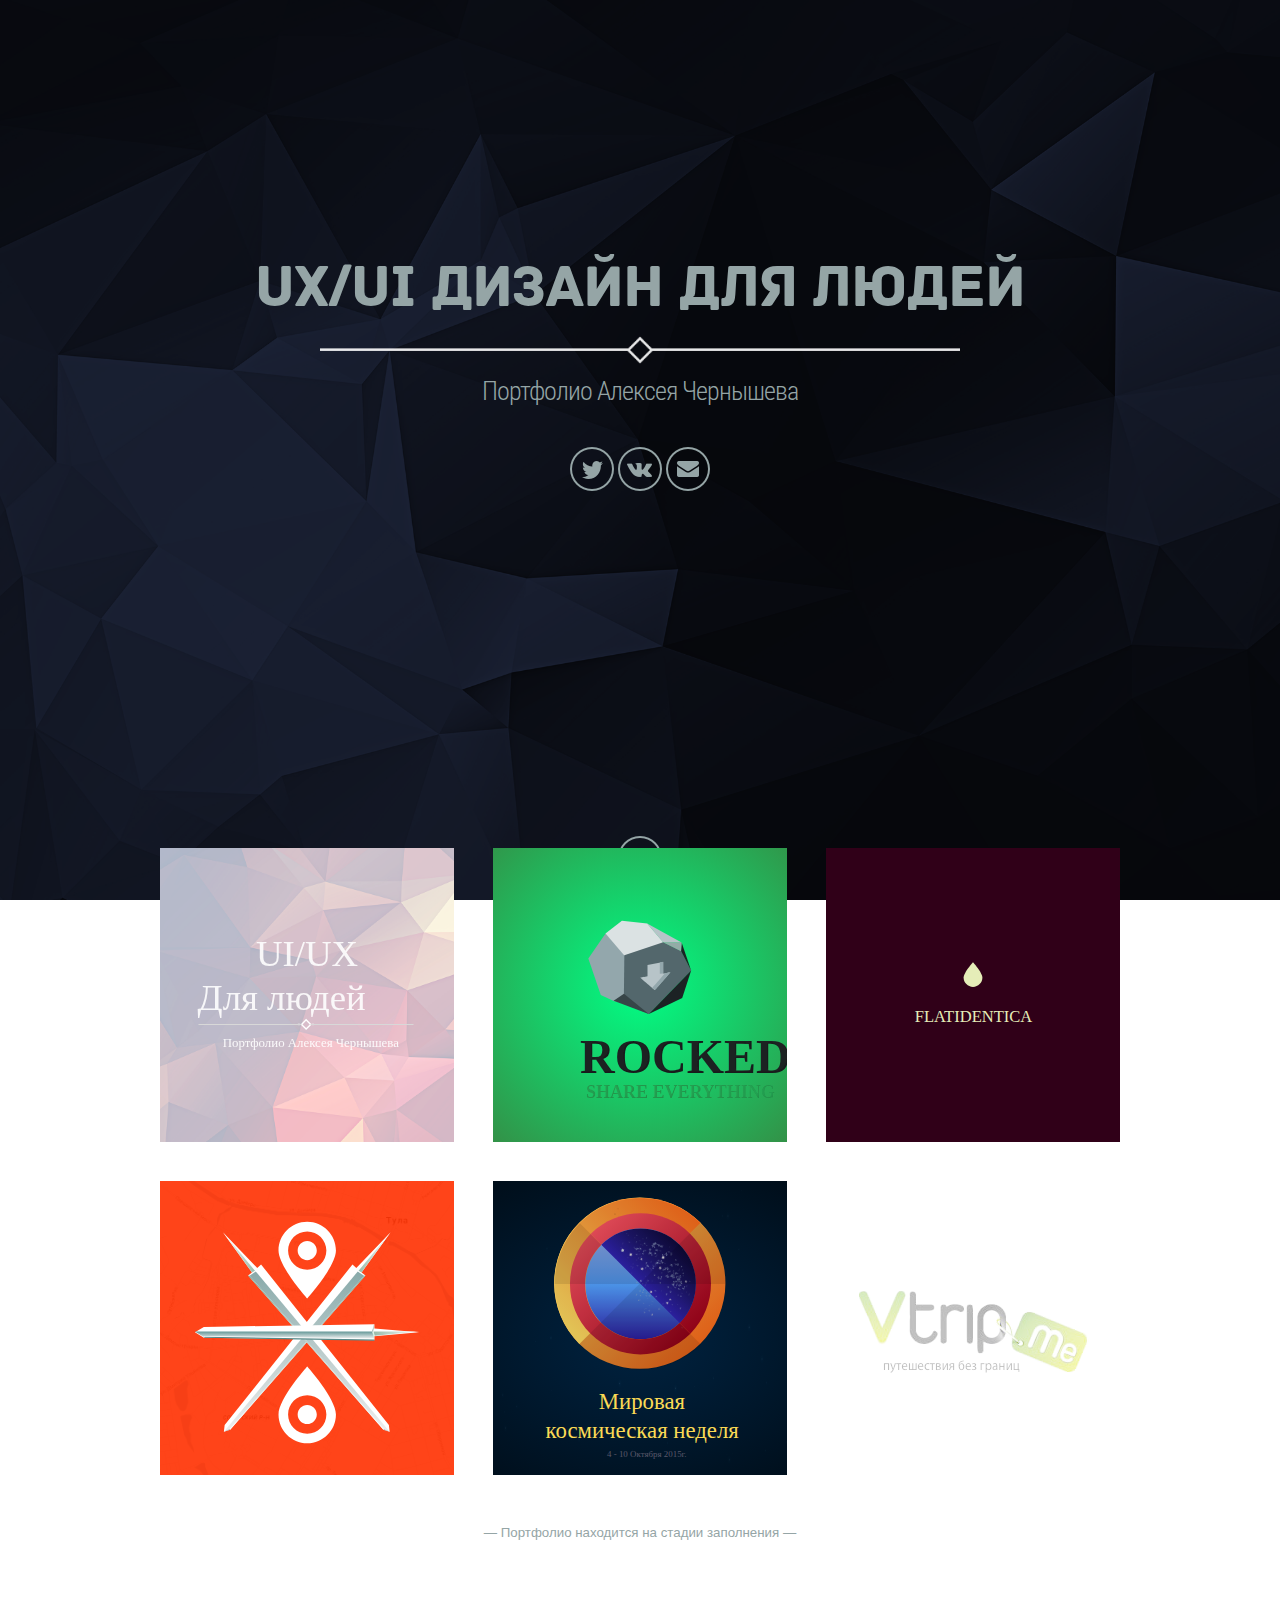
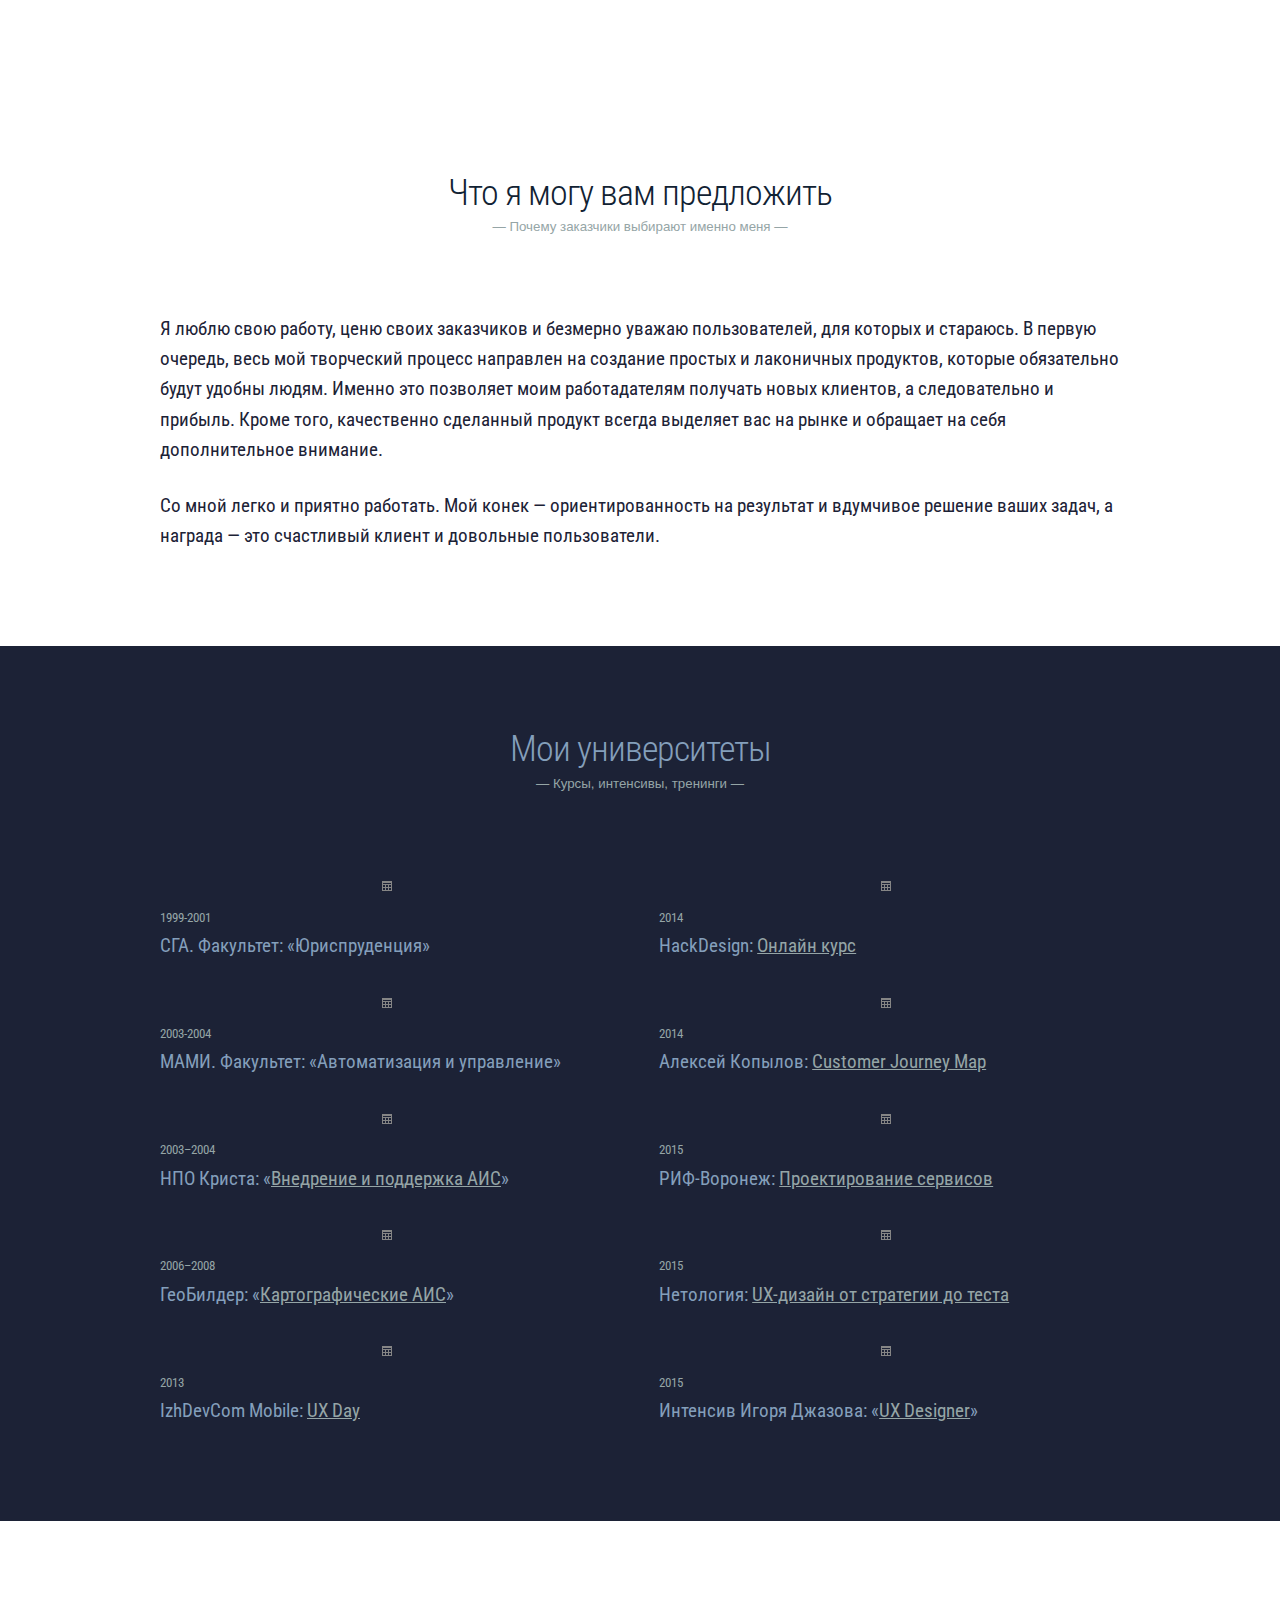
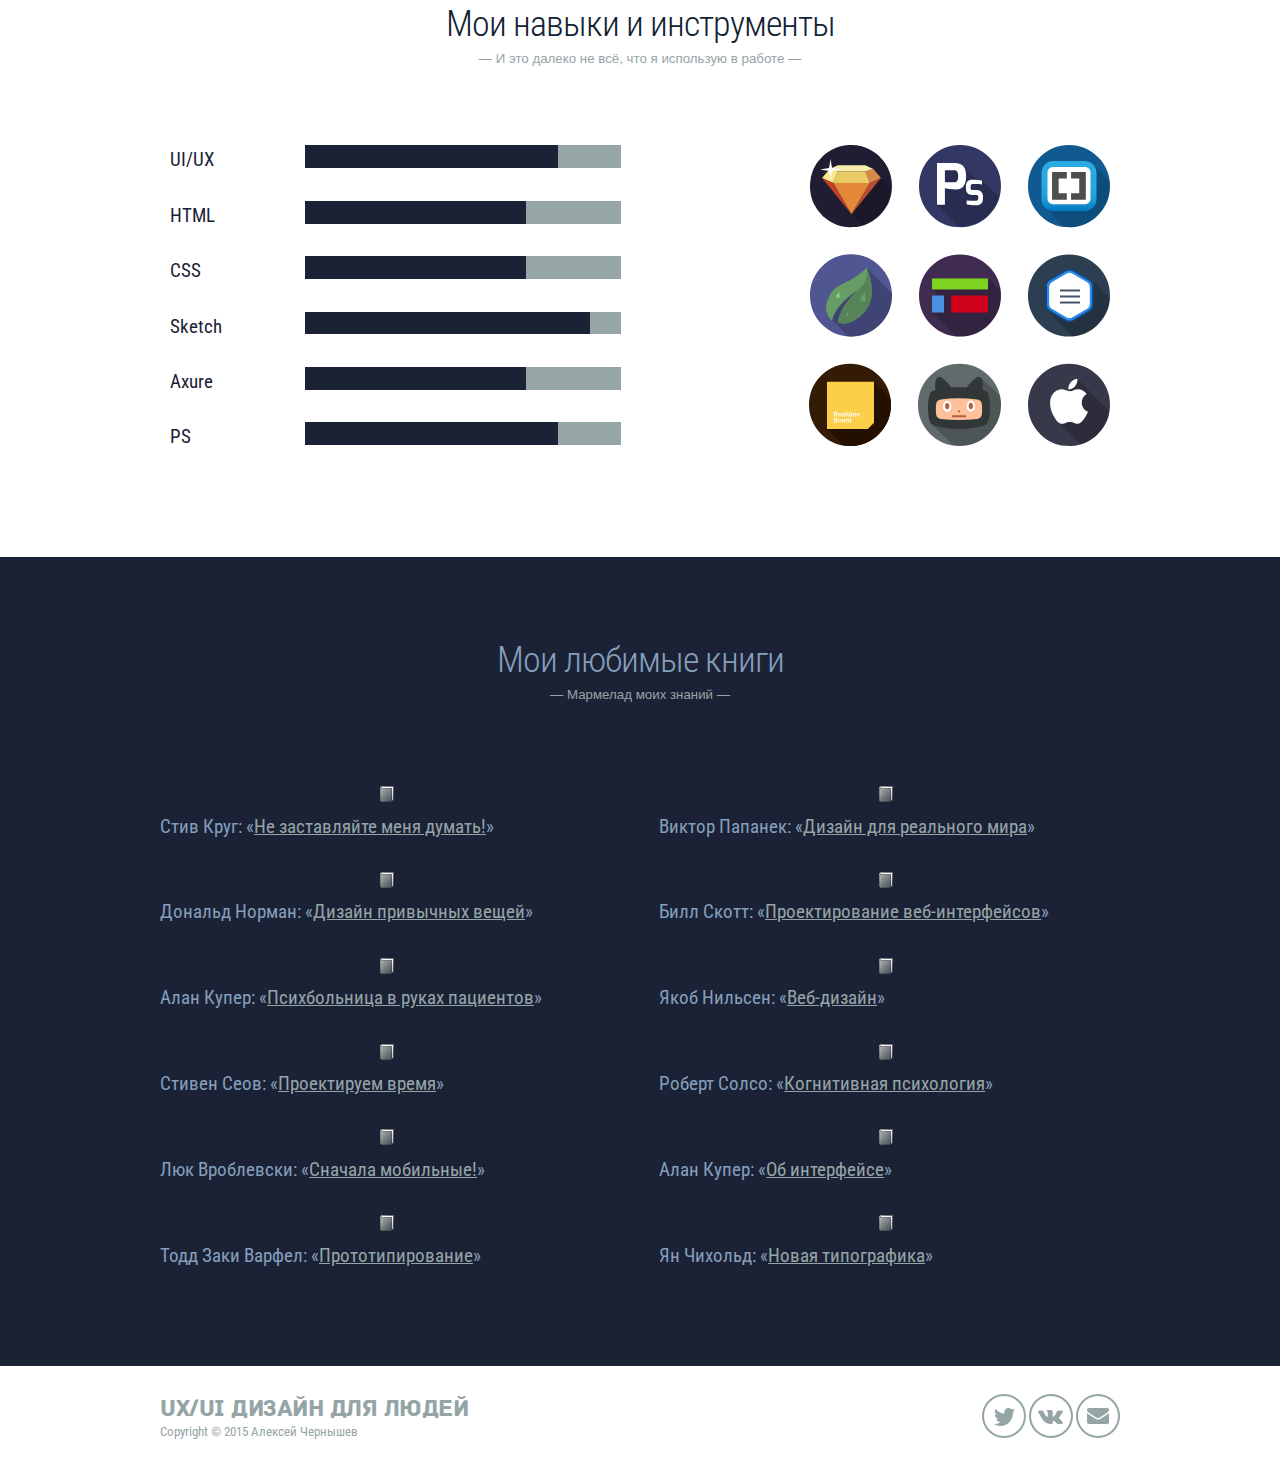
==== index.html @ c3fb08d2 "changes" ====
<!DOCTYPE html>
<html>
<head>
    <meta charset="utf-8">
    <meta name="robots" content="index,follow">
    <meta name="keywords" content="UX, UI, веб дизайн, дизайн сайта, дизайн мобильного приложения, тула">
    <meta name="description" content="Вам нужен сайт, или мобильное приложение? Обращайтесь. UX-дизайн, UI-дизайн. Полный цикл, начиная от анализа идеи и создания прототипа до A/B тестирования и запуска. Полное сопровождение продукта. Личная встреча в Туле и области.">
    <title>UX дизайнер. Тула, область и весь мир. Портфолио Алексея Чернышева.</title>
    <link href="css/normalize.css" rel="stylesheet" type="text/css">
    <link href="css/skeleton.css" rel="stylesheet" type="text/css">
    <link href='https://fonts.googleapis.com/css?family=PT+Serif+Caption|Roboto+Condensed:400,300&subset=latin,cyrillic' rel='stylesheet' type='text/css'>
		<script src="https://code.jquery.com/jquery-2.1.4.min.js"></script>
		<script src="js/scroll.js"></script>
</head>
<body>
	
	
		<div class="row u-full-width bckg">
			
			<div class="container header">
				
					<h1>UX/UI Дизайн для людей</h1>
					<div class="breaker"></div>
					<h2>Портфолио Алексея Чернышева</h2>
					<div class="row one-half column widt">
						<p>
						 <a href="https://twitter.com/akaEnkle"><img class="soc" src="images/twitter.png" alt="twitter"></a>
						 <a href="https://vk.com/dreadlocked"><img class="soc" src="images/vk.png" alt="вконтакте"></a>
						 <a href="mailto:aleksholt@gmail.com"><img class="soc" src="images/mail.png" alt="почта"></a>
					 </p>
					</div>
					
					
				
			</div>
			<div id="scrollbottom">
					<a href=".doit" id="scroller"></a>
			</div>
		</div>
	
	
	
		<div class="row u-full-width portfolio doit">
			<div class="container ">
			<div class="row ">
				
				<div class="one-third column">
					<a href="page.html"><img src="images/plh1.svg" alt="#" class="u-full-width "></a>
				</div>
				
				<div class="one-third column">
					<a href="page4.html"><img src="images/plh6.svg" alt="#" class="u-full-width "></a>
				</div>
				
				<div class="one-third column">
					<a href="page2.html"><img src="images/plh3.svg" alt="#" class="u-full-width "></a>
				</div>
				
			</div>
			<div class="row spacing">
				
				<div class="one-third column">
					<a href="page3.html"><img src="images/plh4.svg" alt="#" class="u-full-width "></a>
				</div>
				
				<div class="one-third column">
					<a href="page6.html"><img src="images/plh5.svg" alt="#" class="u-full-width "></a>
				</div>
				
				<div class="one-third column">
					<a href="page5.html"><img src="images/plh8.svg" alt="#" class="u-full-width "></a>
				</div>
				
			</div>
			
			
			</div>
						<div class="divider hist">
				<blockquote>— Портфолио находится на стадии заполнения —</blockquote>
			</div>
		</div>		
	
	
	
		<div class="row u-full-width promo white">
			<div class="container">
			<div class="divider">
				<h3>Что я могу вам предложить</h3>
				<blockquote>— Почему заказчики выбирают именно меня —</blockquote>
			</div>
			<div class="row">
				<div class="twelve columns leftify">
					<p>Я люблю свою работу, ценю своих заказчиков и безмерно уважаю пользователей, для которых и стараюсь. В первую очередь, весь мой творческий процесс направлен на создание простых и лаконичных продуктов, которые обязательно будут удобны людям. Именно это позволяет моим работадателям получать новых клиентов, а следовательно и прибыль. Кроме того, качественно сделанный продукт всегда выделяет вас на рынке и обращает на себя дополнительное внимание. </p>
					
					<p>Со мной легко и приятно работать. Мой конек — ориентированность на результат и вдумчивое решение ваших задач, а награда — это счастливый клиент и довольные пользователи. </p>
				</div>
			</div>
			</div>
		</div>
	
	
	
		<div class="row u-full-width skills gray">
			<div class="container">
			<div class="divider">
				<h3>Мои университеты</h3>
				<blockquote>— Курсы, интенсивы, тренинги —</blockquote>
			</div>
			<div class="row">
				<div class="one-half column leftify">
					<ul>
							<li>
									<p><span>1999-2001</span><br>СГА. Факультет: «Юриспруденция»</p>
							</li>
							<li>
									<p><span>2003-2004</span><br>МАМИ. Факультет: «Автоматизация и управление»</p>
							</li>
							<li>
									<p><span>2003–2004</span><br>НПО Криста: «<a href="http://www.krista.ru/teaching/">Внедрение и поддержка АИС</a>»</p>
							</li>
							<li>
									<p><span>2006–2008</span><br>ГеоБилдер: «<a href="http://geobuilder.ru">Картографические АИС</a>»</p>
							</li>
							<li>
									<p><span>2013</span><br>IzhDevCom Mobile: <a href="http://izhdev.com/ux-day/">UX Day</a></p>
							</li>
							
					</ul>
				</div>
				<div class="one-half column leftify">
					<ul>

							<li>
									<p><span>2014</span><br>HackDesign: <a href="https://hackdesign.org/lessons">Онлайн курс</a></p>
							</li>
							<li>
									<p><span>2014</span><br>Алексей Копылов: <a href="http://brainwashing.pro/cjm">Customer Journey Map</a></p>
							</li>
							<li>
									<p><span>2015</span><br>РИФ-Воронеж: <a href="http://2015.rifvrn.ru/program">Проектирование сервисов</a></p>
							</li>
							<li>
									<p><span>2015</span><br>Нетология: <a href="http://netology.ru/obuchenie-professii/ui-ux">UX-дизайн от стратегии до теста</a></p>
							</li>
<li>
		<p><span>2015</span><br>Интенсив Игоря Джазова: «<a href="http://intensive.jazov.com">UX Designer</a>»</p>
							</li>
					</ul>
				</div>
			</div>
			</div>
		</div>
	
	
	
		<div class="row u-full-width tools white">
			<div class="container u-full-widht">
				<div class="divider">
					<h3>Мои навыки и инструменты</h3>
					<blockquote>— И это далеко не всё, что я использую в работе —</blockquote>
				</div>
				<div class="row contained leftify">
					<div class="one-half column leftskills">
						<ul>
								<li>
										<p>UI/UX<span><cite rel="ui"></cite></span></p>
								</li>
								<li>
										<p>HTML<span><cite rel="html5"></cite></span></p>
								</li>
								<li>
										<p>CSS<span><cite rel="css3"></cite></span></p>
								</li>
								<li>
										<p>Sketch<span><cite rel="sketch"></cite></span></p>
								</li>
								<li>
										<p>Axure<span><cite rel="axure"></cite></span></p>
								</li>
								<li>
										<p>PS<span><cite rel="ps"></cite></span></p>
								</li>
						</ul>
					</div>
					<div class="row one-half column ">
						<img class="sqimg vis" src="images/soft.svg" alt="#">
						<img class="sqimg nonvis" src="images/soft1.svg" alt="#">
					</div>
			</div>
			</div>
		</div>
	
	
	
		<div class="row u-full-width books gray">
			<div class="container">
			<div class="divider">
				<h3>Мои любимые книги</h3>
				<blockquote>— Мармелад моих знаний —</blockquote>
			</div>
			<div class="row">
				<div class="one-half column leftify">
					<ul>
							<li>
									<p><span>Стив Круг:</span> «<a href="http://www.ozon.ru/context/detail/id/3795618/">Не заставляйте меня думать!</a>»</p>
							</li>
							<li>
									<p><span>Дональд Норман:</span> «<a href="http://www.ozon.ru/context/detail/id/2618420/">Дизайн привычных вещей</a>»</p>
							</li>
							<li>
									<p><span>Алан Купер:</span> «<a href="http://www.ozon.ru/context/detail/id/4710758/">Психбольница в руках пациентов</a>»</p>
							</li>
							<li>
									<p><span>Стивен Сеов:</span> «<a href="http://www.ozon.ru/context/detail/id/4434293/">Проектируем время</a>»</p>
							</li>
							<li>
									<p><span>Люк Вроблевски:</span> «<a href="http://www.ozon.ru/context/detail/id/28282777/">Сначала мобильные!</a>»</p>
							</li>
							<li>
									<p><span>Тодд Заки Варфел:</span> «<a href="http://www.ozon.ru/context/detail/id/28323411/">Прототипирование</a>»</p>
							</li>
					</ul>
				</div>
				<div class="one-half column leftify">
					<ul>
							<li>
									<p><span>Виктор Папанек:</span> «<a href="http://www.ozon.ru/context/detail/id/4001494/">Дизайн для реального мира</a>»</p>
							</li>
							<li>
									<p><span>Билл Скотт:</span> «<a href="http://www.ozon.ru/context/detail/id/5026906/">Проектирование веб-интерфейсов</a>»</p>
							</li>
							<li>
									<p><span>Якоб Нильсен:</span> «<a href="http://www.ozon.ru/context/detail/id/126954/">Веб-дизайн</a>»</p>
							</li>
							<li>
									<p><span>Роберт Солсо:</span> «<a href="http://www.ozon.ru/context/detail/id/5647629/">Когнитивная психология</a>»</p>
							</li>
							<li>
									<p><span>Алан Купер:</span> «<a href="http://www.ozon.ru/context/detail/id/4562908/">Об интерфейсе</a>»</p>
							</li>
							<li>
									<p><span>Ян Чихольд:</span> «<a href="http://www.ozon.ru/context/detail/id/19898104/">Новая типографика</a>»</p>
							</li>
					</ul>
				</div>
			</div>
			</div>
		</div>
	
	
			<div class="row u-full-width">
				<div class="container">
		    <div class="row one-half column footer">
			    <h5>UX/UI Дизайн для людей</h5>
			    <p>Copyright © 2015 Алексей Чернышев</p>
		    </div>
		    <div class="row one-half column socline footer">
			    <p>
			     <a href="https://twitter.com/akaEnkle"><img class="soc" src="images/twitter.png" alt="#"></a>
			     <a href="https://vk.com/dreadlocked"><img class="soc" src="images/vk.png" alt="#"></a>
			     <a href="mailto:aleksholt@gmail.com"><img class="soc" src="images/mail.png" alt="#"></a>
			   </p>
		    </div>
		    </div>
	    </div>

    

</body>
</html>
---- css/skeleton.css ----
/*
* Skeleton V2.0.4
* Copyright 2014, Dave Gamache
* www.getskeleton.com
* Free to use under the MIT license.
* http://www.opensource.org/licenses/mit-license.php
* 12/29/2014
*/


/* Table of contents
––––––––––––––––––––––––––––––––––––––––––––––––––
- Grid
- Base Styles
- Typography
- Links
- Buttons
- Forms
- Lists
- Code
- Tables
- Spacing
- Utilities
- Clearing
- Media Queries
*/


/* Grid
–––––––––––––––––––––––––––––––––––––––––––––––––– */
.container {
  position: relative;
  width: 100%;
  max-width: 960px;
  margin: 0 auto;
  padding: 0 20px;
  box-sizing: border-box; }
.column,
.columns {
  width: 100%;
  float: left;
  box-sizing: border-box; }

/* For devices larger than 400px */
@media (min-width: 400px) {
  .container {
    width: 85%;
    padding: 0; }
}

/* For devices larger than 550px */
@media (min-width: 550px) {
  .container {
    width: 80%; }
  .column,
  .columns {
    margin-left: 4%; }
  .column:first-child,
  .columns:first-child {
    margin-left: 0; }

  .one.column,
  .one.columns                    { width: 4.66666666667%; }
  .two.columns                    { width: 13.3333333333%; }
  .three.columns                  { width: 22%;            }
  .four.columns                   { width: 30.6666666667%; }
  .five.columns                   { width: 39.3333333333%; }
  .six.columns                    { width: 48%;            }
  .seven.columns                  { width: 56.6666666667%; }
  .eight.columns                  { width: 65.3333333333%; }
  .nine.columns                   { width: 74.0%;          }
  .ten.columns                    { width: 82.6666666667%; }
  .eleven.columns                 { width: 91.3333333333%; }
  .twelve.columns                 { width: 100%; margin-left: 0; }

  .one-third.column               { width: 30.6666666667%; }
  .two-thirds.column              { width: 65.3333333333%; }

  .one-half.column                { width: 48%; }

  /* Offsets */
  .offset-by-one.column,
  .offset-by-one.columns          { margin-left: 8.66666666667%; }
  .offset-by-two.column,
  .offset-by-two.columns          { margin-left: 17.3333333333%; }
  .offset-by-three.column,
  .offset-by-three.columns        { margin-left: 26%;            }
  .offset-by-four.column,
  .offset-by-four.columns         { margin-left: 34.6666666667%; }
  .offset-by-five.column,
  .offset-by-five.columns         { margin-left: 43.3333333333%; }
  .offset-by-six.column,
  .offset-by-six.columns          { margin-left: 52%;            }
  .offset-by-seven.column,
  .offset-by-seven.columns        { margin-left: 60.6666666667%; }
  .offset-by-eight.column,
  .offset-by-eight.columns        { margin-left: 69.3333333333%; }
  .offset-by-nine.column,
  .offset-by-nine.columns         { margin-left: 78.0%;          }
  .offset-by-ten.column,
  .offset-by-ten.columns          { margin-left: 86.6666666667%; }
  .offset-by-eleven.column,
  .offset-by-eleven.columns       { margin-left: 95.3333333333%; }

  .offset-by-one-third.column,
  .offset-by-one-third.columns    { margin-left: 34.6666666667%; }
  .offset-by-two-thirds.column,
  .offset-by-two-thirds.columns   { margin-left: 69.3333333333%; }

  .offset-by-one-half.column,
  .offset-by-one-half.columns     { margin-left: 52%; }

}


/* Base Styles
–––––––––––––––––––––––––––––––––––––––––––––––––– */
/* NOTE
html is set to 62.5% so that all the REM measurements throughout Skeleton
are based on 10px sizing. So basically 1.5rem = 15px :) */
@font-face {
    font-family: 'archive-webfont';
    src: url('Archive.eot?') format('eot');
    src: url('Archive.eot?#iefix') format('embedded-opentype'), url('Archive.woff') format('woff'), url('Archive.ttf') format('truetype'), url('Archive.svg#DSNoteRegular') format('svg');
    font-weight: normal;
    font-style: normal;
}

html, body{
  margin: 0 auto;
  padding: 0;
  width: 100%;
  height: 100%;
}
html {
  font-size: 62.5%; }
body {
  font-size: 1.9em; /* currently ems cause chrome bug misinterpreting rems on body element */
  line-height: 1.6;
  font-weight: 400;
  font-family: "Raleway", "HelveticaNeue", "Helvetica Neue", Helvetica, Arial, sans-serif;
  color: #222;
  background-image: url(../images/header_back1.png);
  -webkit-background-size: cover;
  -moz-background-size: cover;
  -o-background-size: cover;
  background-size: cover;
  background-position: center;
  background-attachment: fixed;
  background-color: #fff;
   }


/* Typography
–––––––––––––––––––––––––––––––––––––––––––––––––– */
h1, h2, h3, h4, h5, h6 {
  margin-top: 0;
  margin-bottom: 0;
  font-weight: 300; }
h1 { font-family: 'archive-webfont', Arial; font-size: 4.0rem; line-height: 1.2;  letter-spacing: -.1rem;color:#95A5A6;}
h2 { font-family: 'Roboto Condensed', sans-serif; font-size: 1.6rem; line-height: 1.25; letter-spacing: -.1rem;color:#95A5A6; margin-bottom:4rem;}
h3 { font-family: 'Roboto Condensed', sans-serif; font-size: 3.0rem; line-height: 1.3;  letter-spacing: -.1rem; }
h4 { font-family: 'Roboto Condensed', sans-serif; font-size: 2.4rem; line-height: 1.35; letter-spacing: -.08rem; }
h5 { font-family: 'Roboto Condensed', sans-serif; font-size: 1.8rem; line-height: 1;  letter-spacing: -.05rem; }
h6 { font-family: 'Roboto Condensed', sans-serif; font-size: 1.5rem; line-height: 1.6;  letter-spacing: 0; }

/* Larger than phablet */
@media (min-width: 550px) {
  h1 { font-size: 6.0rem; }
  h2 { font-size: 2.6rem; }
  h3 { font-size: 3.6rem; }
  h4 { font-size: 3.0rem; }
  h5 { font-size: 2.4rem; }
  h6 { font-size: 1.5rem; }
}

p {
font-family: 'Roboto Condensed', sans-serif;
  margin-top: 0;
  color:#1C2236;}

/* Links
–––––––––––––––––––––––––––––––––––––––––––––––––– */
a {
  color: #95A5A6; }
a:hover {
  color: #A0F601; }

}

/* Buttons
–––––––––––––––––––––––––––––––––––––––––––––––––– */
.button,
button,
input[type="submit"],
input[type="reset"],
input[type="button"] {
  display: inline-block;
  height: 38px;
  padding: 0 30px;
  color: #555;
  text-align: center;
  font-size: 11px;
  font-weight: 600;
  line-height: 38px;
  letter-spacing: .1rem;
  text-transform: uppercase;
  text-decoration: none;
  white-space: nowrap;
  background-color: transparent;
  border-radius: 4px;
  border: 1px solid #bbb;
  cursor: pointer;
  box-sizing: border-box; }
.button:hover,
button:hover,
input[type="submit"]:hover,
input[type="reset"]:hover,
input[type="button"]:hover,
.button:focus,
button:focus,
input[type="submit"]:focus,
input[type="reset"]:focus,
input[type="button"]:focus {
  color: #333;
  border-color: #888;
  outline: 0; }
.button.button-primary,
button.button-primary,
input[type="submit"].button-primary,
input[type="reset"].button-primary,
input[type="button"].button-primary {
  color: #FFF;
  background-color: #33C3F0;
  border-color: #33C3F0; }
.button.button-primary:hover,
button.button-primary:hover,
input[type="submit"].button-primary:hover,
input[type="reset"].button-primary:hover,
input[type="button"].button-primary:hover,
.button.button-primary:focus,
button.button-primary:focus,
input[type="submit"].button-primary:focus,
input[type="reset"].button-primary:focus,
input[type="button"].button-primary:focus {
  color: #FFF;
  background-color: #1EAEDB;
  border-color: #1EAEDB; }


/* Forms
–––––––––––––––––––––––––––––––––––––––––––––––––– */
input[type="email"],
input[type="number"],
input[type="search"],
input[type="text"],
input[type="tel"],
input[type="url"],
input[type="password"],
textarea,
select {
  height: 38px;
  padding: 6px 10px; /* The 6px vertically centers text on FF, ignored by Webkit */
  background-color: #fff;
  border: 1px solid #D1D1D1;
  border-radius: 4px;
  box-shadow: none;
  box-sizing: border-box; }
/* Removes awkward default styles on some inputs for iOS */
input[type="email"],
input[type="number"],
input[type="search"],
input[type="text"],
input[type="tel"],
input[type="url"],
input[type="password"],
textarea {
  -webkit-appearance: none;
     -moz-appearance: none;
          appearance: none; }
textarea {
  min-height: 65px;
  padding-top: 6px;
  padding-bottom: 6px; }
input[type="email"]:focus,
input[type="number"]:focus,
input[type="search"]:focus,
input[type="text"]:focus,
input[type="tel"]:focus,
input[type="url"]:focus,
input[type="password"]:focus,
textarea:focus,
select:focus {
  border: 1px solid #33C3F0;
  outline: 0; }
label,
legend {
  display: block;
  margin-bottom: .5rem;
  font-weight: 600; }
fieldset {
  padding: 0;
  border-width: 0; }
input[type="checkbox"],
input[type="radio"] {
  display: inline; }
label > .label-body {
  display: inline-block;
  margin-left: .5rem;
  font-weight: normal; }


/* Lists
–––––––––––––––––––––––––––––––––––––––––––––––––– */
ul {
  list-style: circle inside; }
ol {
  list-style: decimal inside; }
ol, ul {
  padding-left: 0;
  margin-top: 0; }
ul ul,
ul ol,
ol ol,
ol ul {
  margin: 1.5rem 0 1.5rem 3rem;
  font-size: 90%; }
li {
  margin-bottom: 1rem; }


/* Code
–––––––––––––––––––––––––––––––––––––––––––––––––– */
code {
  padding: .2rem .5rem;
  margin: 0 .2rem;
  font-size: 90%;
  white-space: nowrap;
  background: #F1F1F1;
  border: 1px solid #E1E1E1;
  border-radius: 4px; }
pre > code {
  display: block;
  padding: 1rem 1.5rem;
  white-space: pre; }


/* Tables
–––––––––––––––––––––––––––––––––––––––––––––––––– */
th,
td {
  padding: 12px 15px;
  text-align: left;
  border-bottom: 1px solid #E1E1E1; }
th:first-child,
td:first-child {
  padding-left: 0; }
th:last-child,
td:last-child {
  padding-right: 0; }


/* Spacing
–––––––––––––––––––––––––––––––––––––––––––––––––– */
button,
.button {
  margin-bottom: 1rem; }
input,
textarea,
select,
fieldset {
  margin-bottom: 1.5rem; }
pre,
blockquote,
dl,
figure,
table,
p,
ul,
ol,
form {
  margin-bottom: 2.5rem; }


/* Utilities
–––––––––––––––––––––––––––––––––––––––––––––––––– */
.u-full-width {
  width: 100%;
  box-sizing: border-box; }
.u-max-full-width {
  max-width: 100%;
  box-sizing: border-box; }
.u-pull-right {
  float: right; }
.u-pull-left {
  float: left; }


/* Misc
–––––––––––––––––––––––––––––––––––––––––––––––––– */
hr {
  margin-top: 3rem;
  margin-bottom: 3.5rem;
  border-width: 0;
  border-top: 1px solid #E1E1E1; }


/* Clearing
–––––––––––––––––––––––––––––––––––––––––––––––––– */

/* Self Clearing Goodness */
.container:after,
.row:after,
.u-cf {
  content: "";
  display: table;
  clear: both; }

/* My CSS */
.gray{background-color: #1C2236;}
.blue{background-color: #ECF0F1;}
.red{background-color: #FDD09F;}
.green{background-color: #360528;}
.white{background-color: #FFFFFF;}
.header{
  height: 768px;
  width: 100%;
  display: table-cell;
  text-align: center;
  vertical-align: middle;
  
}
.bckg{
  display: table;
  
}
#scrollbottom {
    width: 100%;
    left: 0;
    height: 60px;
    display: block;
    position: absolute;
    bottom: 10px;
    padding: 0;
    margin: 0;
}

#scroller {
    position: absolute;
    background-image: url(../images/down.png);
    background-position: center;
    background-repeat: no-repeat;
    width: 55px;
    height: 55px;
    padding: 0;
    margin: auto;
    left: 0;
    right: 0;
    -webkit-animation: scroller 3s linear infinite;
    animation: scroller 3s linear infinite;
}

@-webkit-keyframes scroller {
  0% { opacity: 1; }
  50% { opacity: 0.5; }
  100% { opacity: 1; }
}
@keyframes scroller {
  0% { opacity: 1; }
  50% { opacity: 0.5; }
  100% { opacity: 1; }
}

.sqimg{
  width:100%;
  height: 100%;
  
}
.header, .tools, .books, .skills, .promo, .portfolio{
  padding: 8rem 0 7rem;
  text-align: center;
}
 .logo{
   font-size: 2.4rem !important; line-height: 1.35; letter-spacing: -.08rem;
 }
 .breaker{
   background-image: url(../images/divider_top.png);
   -webkit-background-size: 50%;
   -moz-background-size: 50%;
   -o-background-size: 50%;
   background-size: 50%;
   background-position: content: '';
   background-repeat: no-repeat;
   background-position: center;
   height: 50px;
   width: 100%;
 }
 .books li {
   list-style-image: url('../images/book.png');
 }
 .skills li {
   list-style-image: url('../images/calendar1.png');
 }
 .divider{
   display: block;
   width: 100%;
   text-align: center;
   padding-bottom: 4em;
 }
 .divider blockquote, .skills span, .promo span {
     margin:0;
     color: #95A5A6;
     font-size: 0.7em;
 }
 .footer p, .small p, .author{
   margin:0;
   color: #95A5A6;
   font-size: 0.7em;
 }
 .divider h3{
   margin: 0;
   color:#112233;
 }
 .promo ul li {padding-left: 1em;font-size:0.9em;}

.footer h5, .footer h5 a{
  font-family: 'archive-webfont', Arial;
   margin-top: 0.5em;
   color:#95A5A6;
    text-decoration: none;
 }
.contained{
    display: inline-block;
    height: 100%;
    width: 98%;
    max-width: 1280px;
}
.leftskills li, .rightskills li{
     width: 100% !important;
 }
.widt{
  width: 100% !important;
  margin-left: 0 !important;
}
.small{
  height: 8em;
  padding: 8rem 0 7rem;
  text-align: center;
  display: table-cell;

  vertical-align: middle;
}
.small p{
  padding:0 4em;

}
.hist{
  padding-top: 2em;
}
.pagehead h5, .pagehead h5 a{
font-family: 'archive-webfont', Arial;
color: #1C2236;
margin-top:1.2em;
    text-decoration: none;
}
.tools li{
  list-style: none;
}
 .leftskills span{
     height:1.2em;
     width:70%;
     background-color: #95A5A6;
     float:right;
     display: inline-block;
     margin-left:1em;
 
 }
 .leftskills cite{
     display: inline-block;
     height: 1.2em;
     background-color: #1C2236;
     float:left;
     
 }
 .leftskills cite[rel=ui]{
     width:80%;
 }
 .leftskills cite[rel=html5]{
     width:70%;
 }
 .leftskills cite[rel=css3]{
     width:70%;
 }
 .leftskills cite[rel=sketch]{
     width:90%;
 }
 .leftskills cite[rel=axure]{
     width:70%;
 }
 .leftskills cite[rel=ps]{
     width:80%;
 }
 .rightify p{
   text-align: right;
 }
.leftify p{
  text-align: left;
}
.soc{

  width: 44px;
  height: 44px;
}
.u-full-height{
display: inline-block;
max-width: 100%;

}
.socline p{
  display: inline-block;
  width: 100%;
  margin-top: 0.7em;
  text-align: center;
  color: #ffffff;
}
.footer, .pagehead{
  padding: 1em 0;
  text-align: center;
}
.foot{margin-bottom: 2em;}
.books p, .skills p, .books h3, .skills h3, .small h3{
  color:#849FBB;
}
.vis{display:none}
.nonvis{display: inline;margin-top:2em;}
.spacing{margin-top: 3%;}
.skills h2{font-size:1.2em; text-align: left; margin-bottom:0.2em;}
/* Media Queries
–––––––––––––––––––––––––––––––––––––––––––––––––– */
/*
Note: The best way to structure the use of media queries is to create the queries
near the relevant code. For example, if you wanted to change the styles for buttons
on small devices, paste the mobile query code up in the buttons section and style it
there.
*/


/* Larger than mobile */
@media (min-width: 400px) {}

/* Larger than phablet (also point when grid becomes active) */
@media (min-width: 550px) {
.sl {
margin:0;
color: #95A5A6;
font-size: 1em;}
  .footer, .pagehead{text-align: left;}
  .socline p{text-align: right;}
  .vis{display: inline;}
  .nonvis{display: none;}
}

/* Larger than tablet */
@media (min-width: 750px) {}

/* Larger than desktop */
@media (min-width: 1000px) {}

/* Larger than Desktop HD */
@media (min-width: 1200px) {}
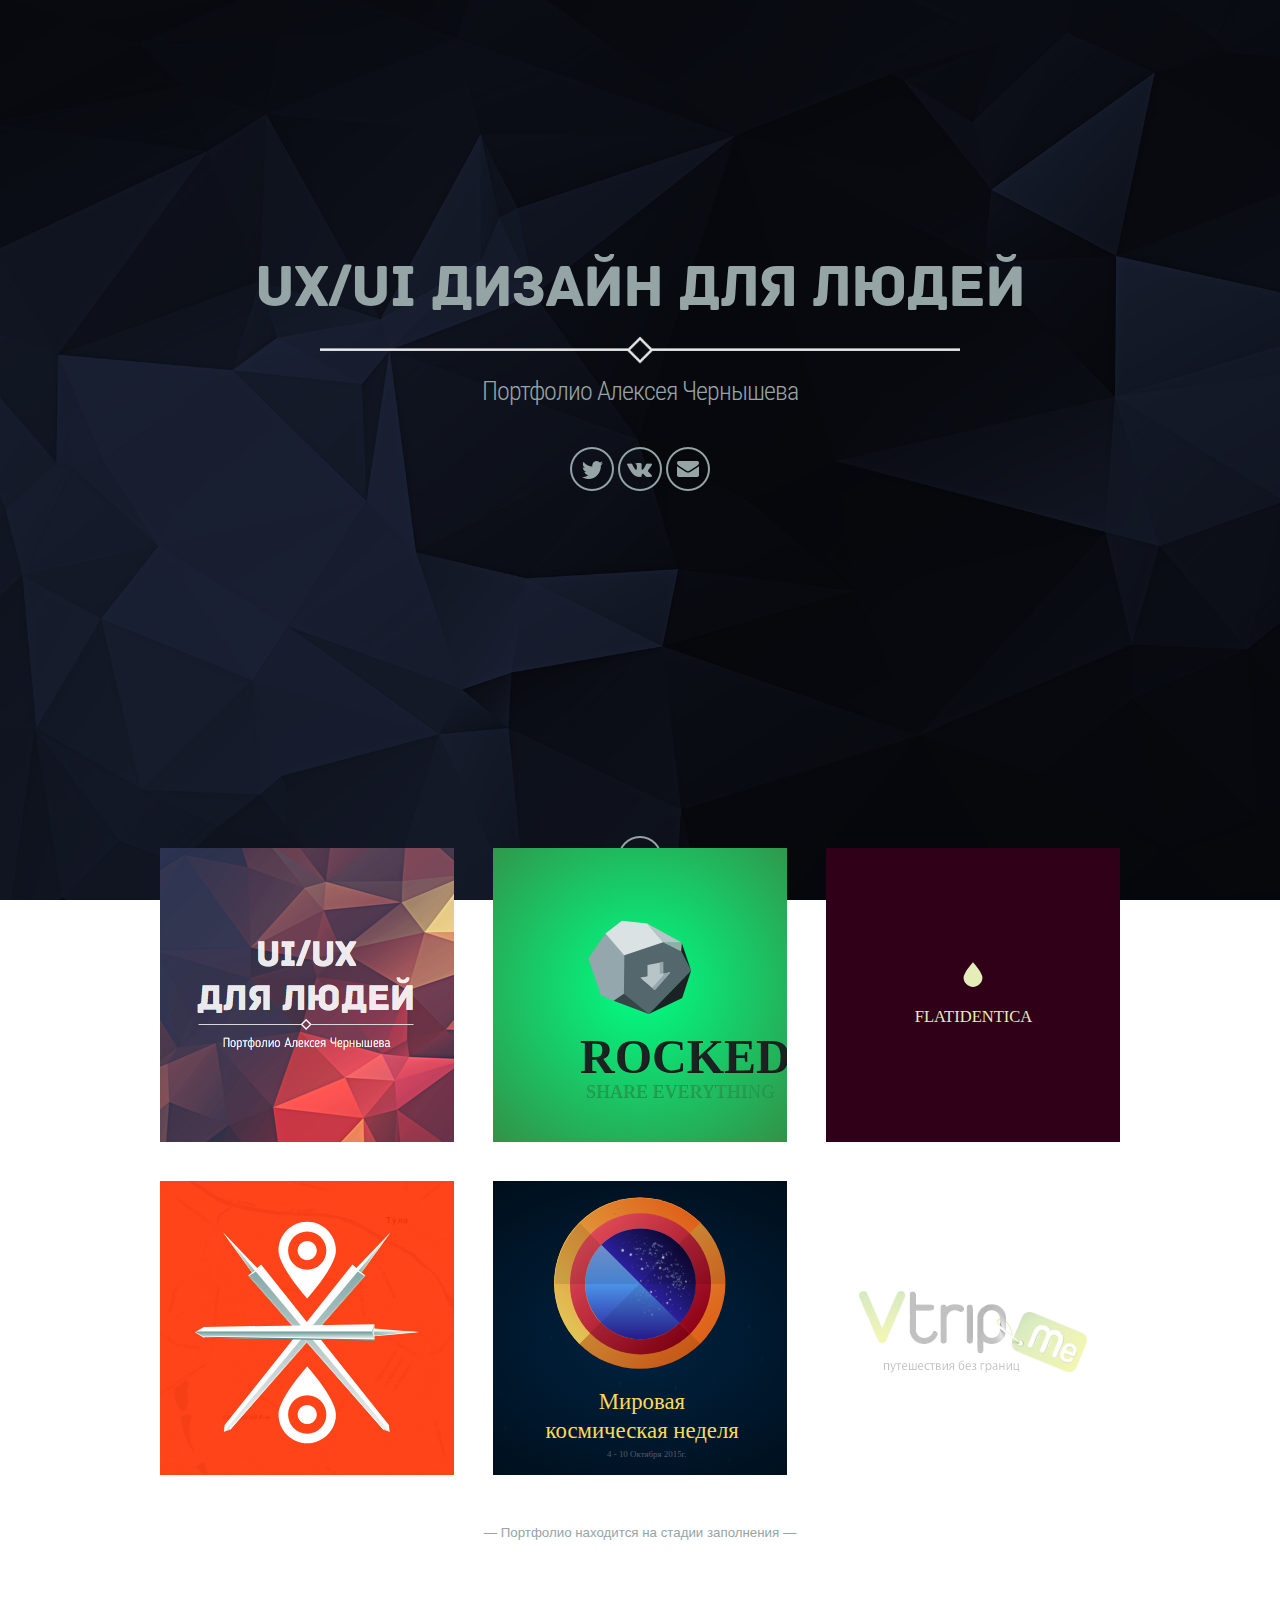
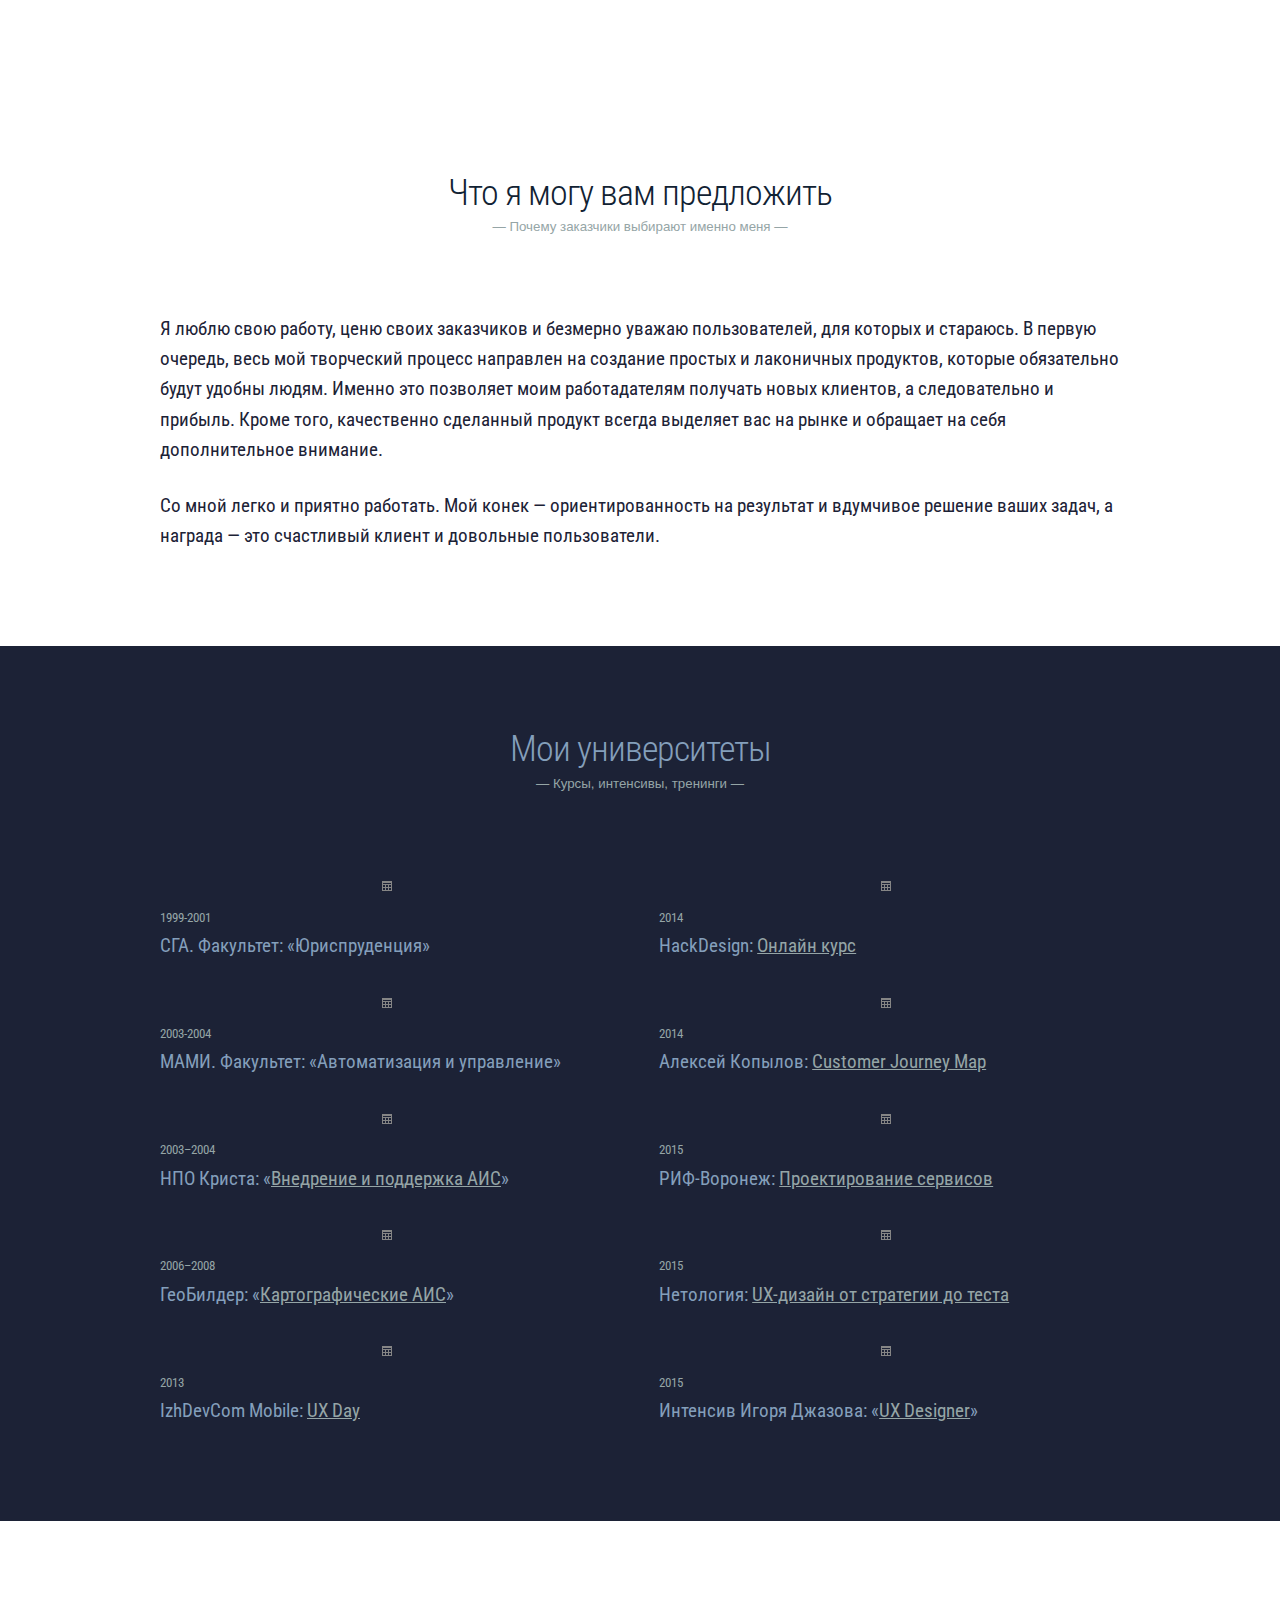
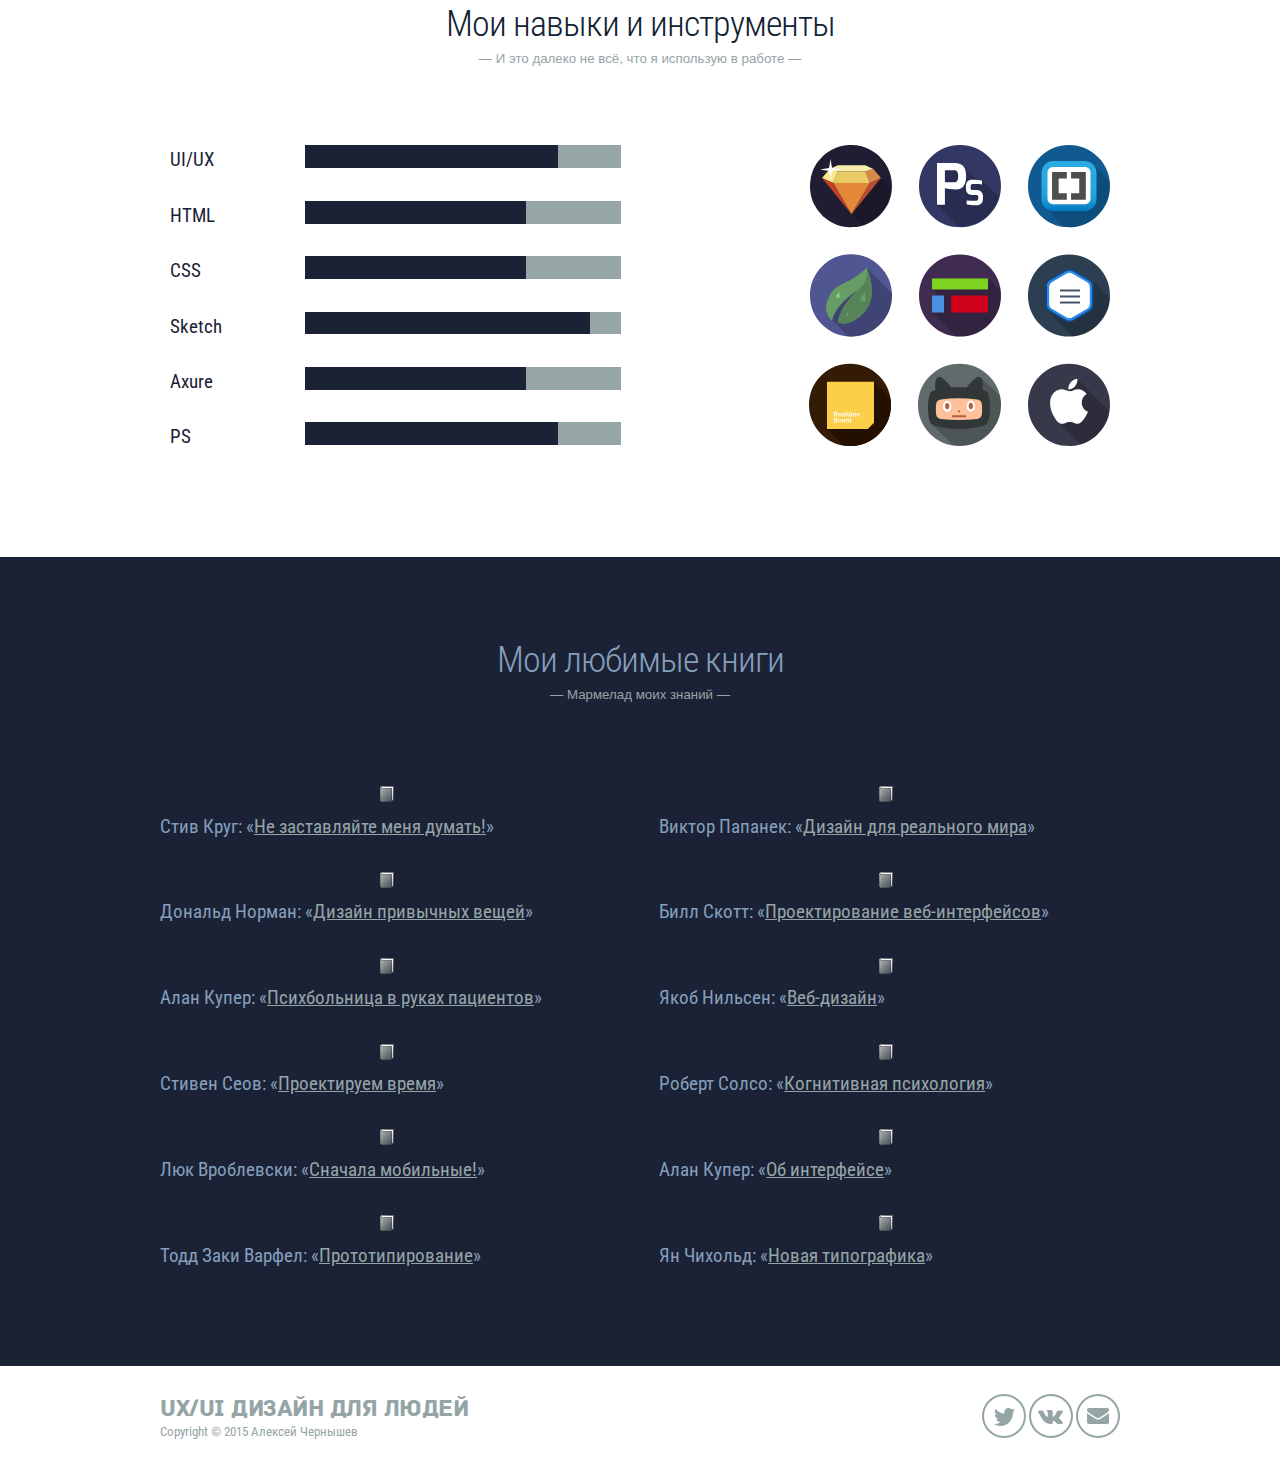
==== commit 81b6ace6: "plh" ====
--- a/index.html
+++ b/index.html
@@ -45,7 +45,7 @@
 			<div class="row ">
 				
 				<div class="one-third column">
-					<a href="page.html"><img src="images/plh1.svg" alt="#" class="u-full-width "></a>
+					<a href="page.html"><img src="images/plh1.png" alt="#" class="u-full-width "></a>
 				</div>
 				
 				<div class="one-third column">
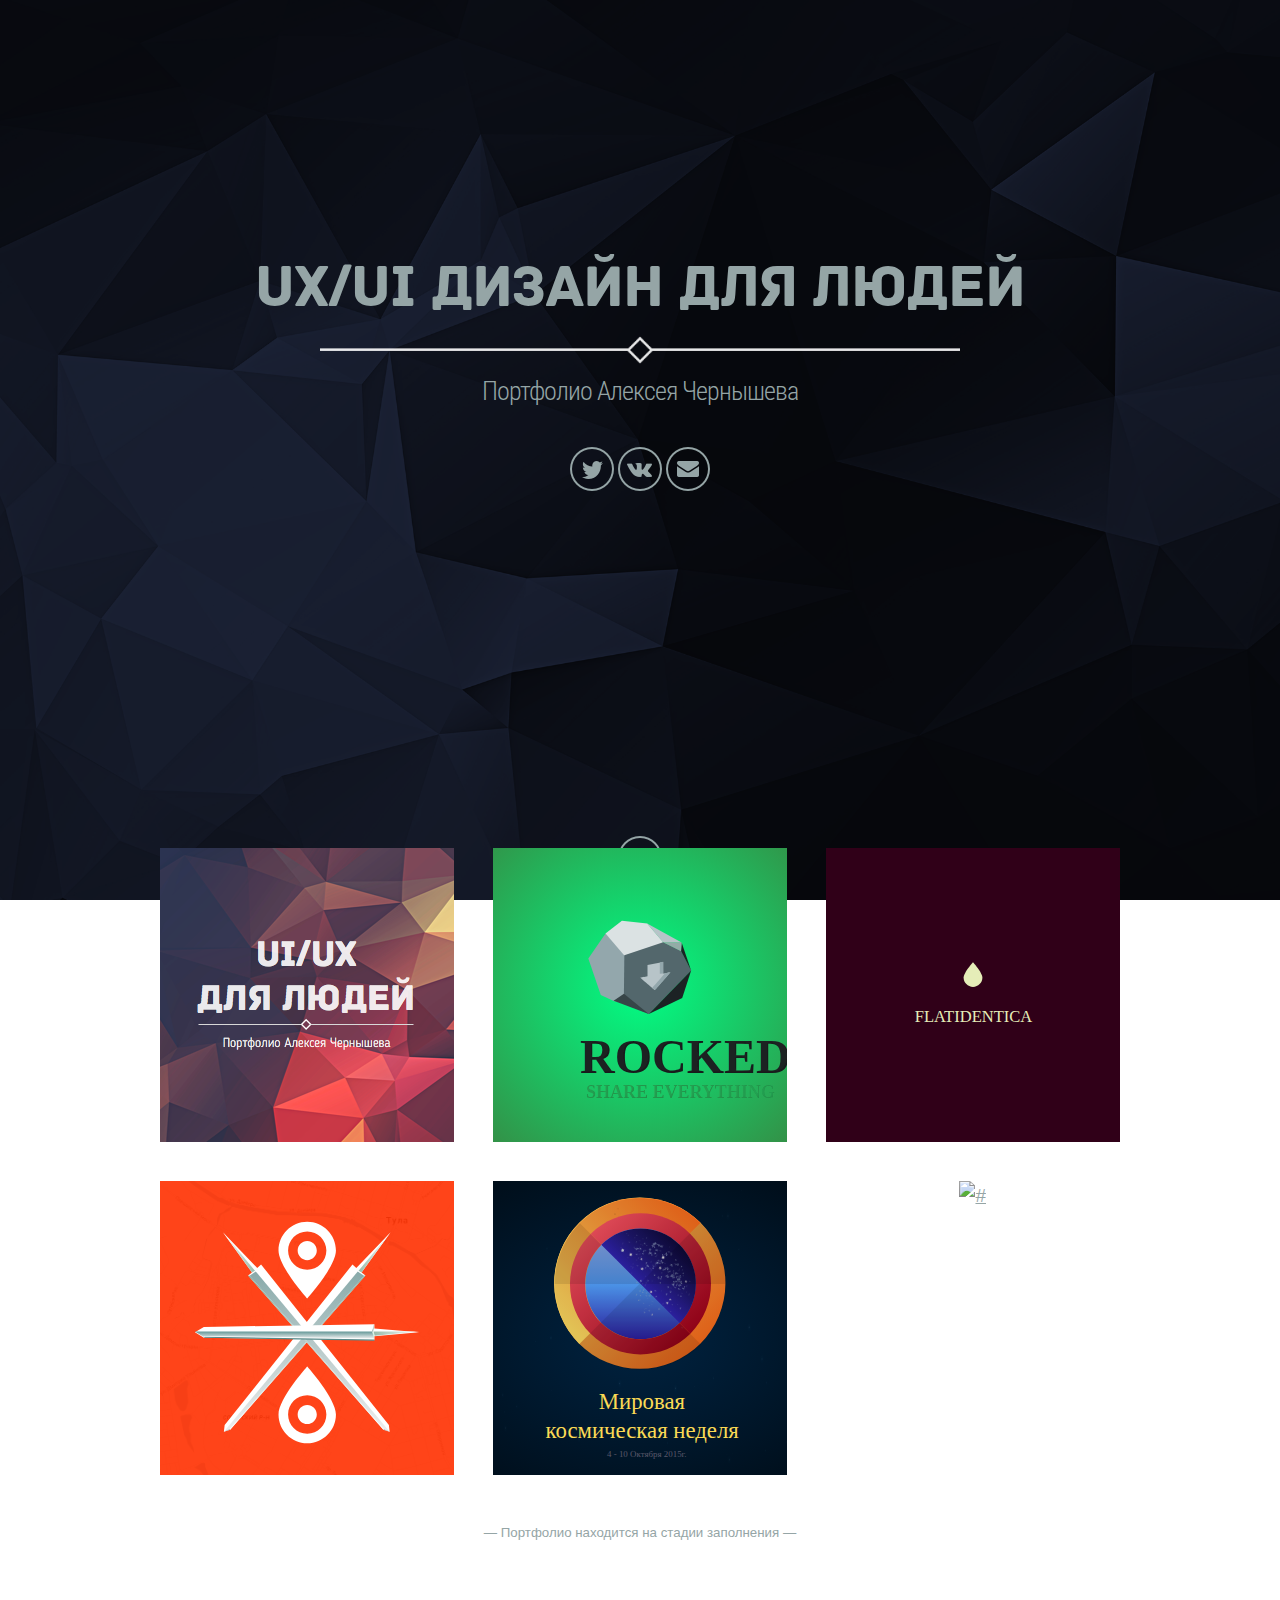
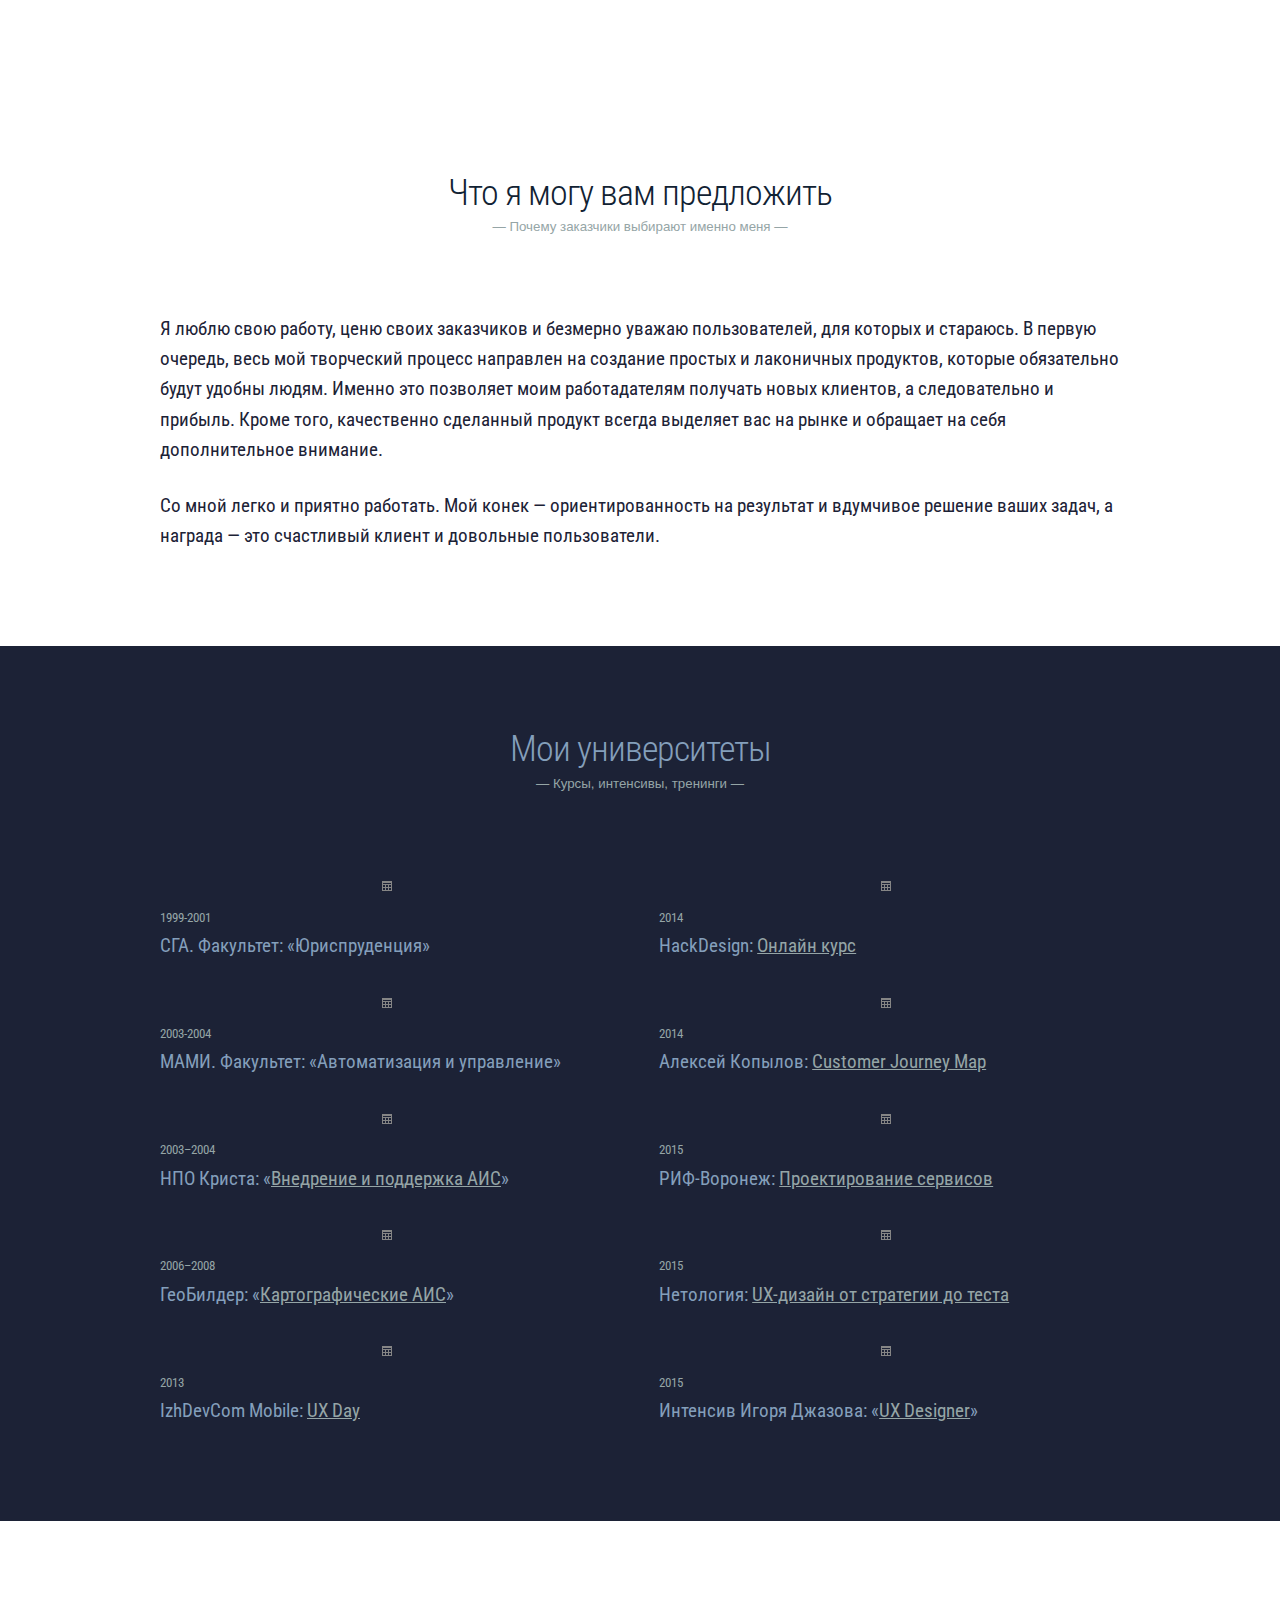
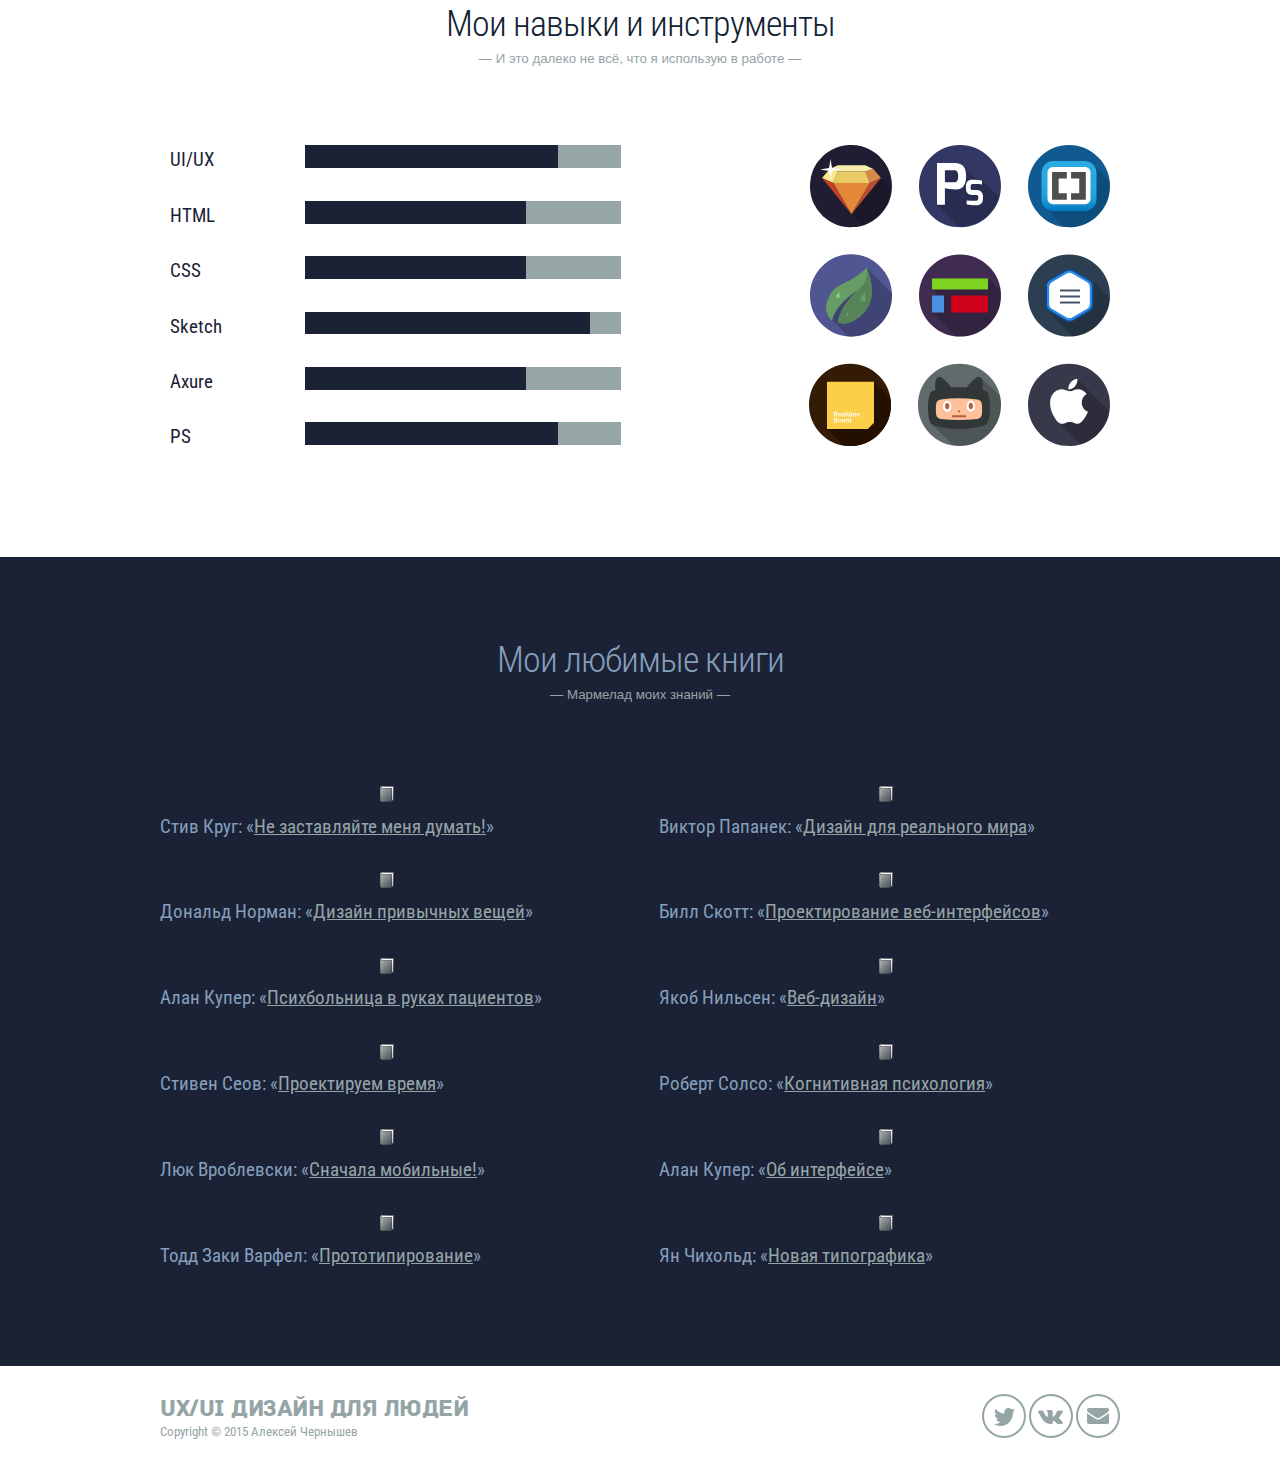
==== commit cbe75287: "plh2" ====
--- a/index.html
+++ b/index.html
@@ -68,7 +68,7 @@
 				</div>
 				
 				<div class="one-third column">
-					<a href="page5.html"><img src="images/plh8.svg" alt="#" class="u-full-width "></a>
+					<a href="page5.html"><img src="images/plh8.png" alt="#" class="u-full-width "></a>
 				</div>
 				
 			</div>
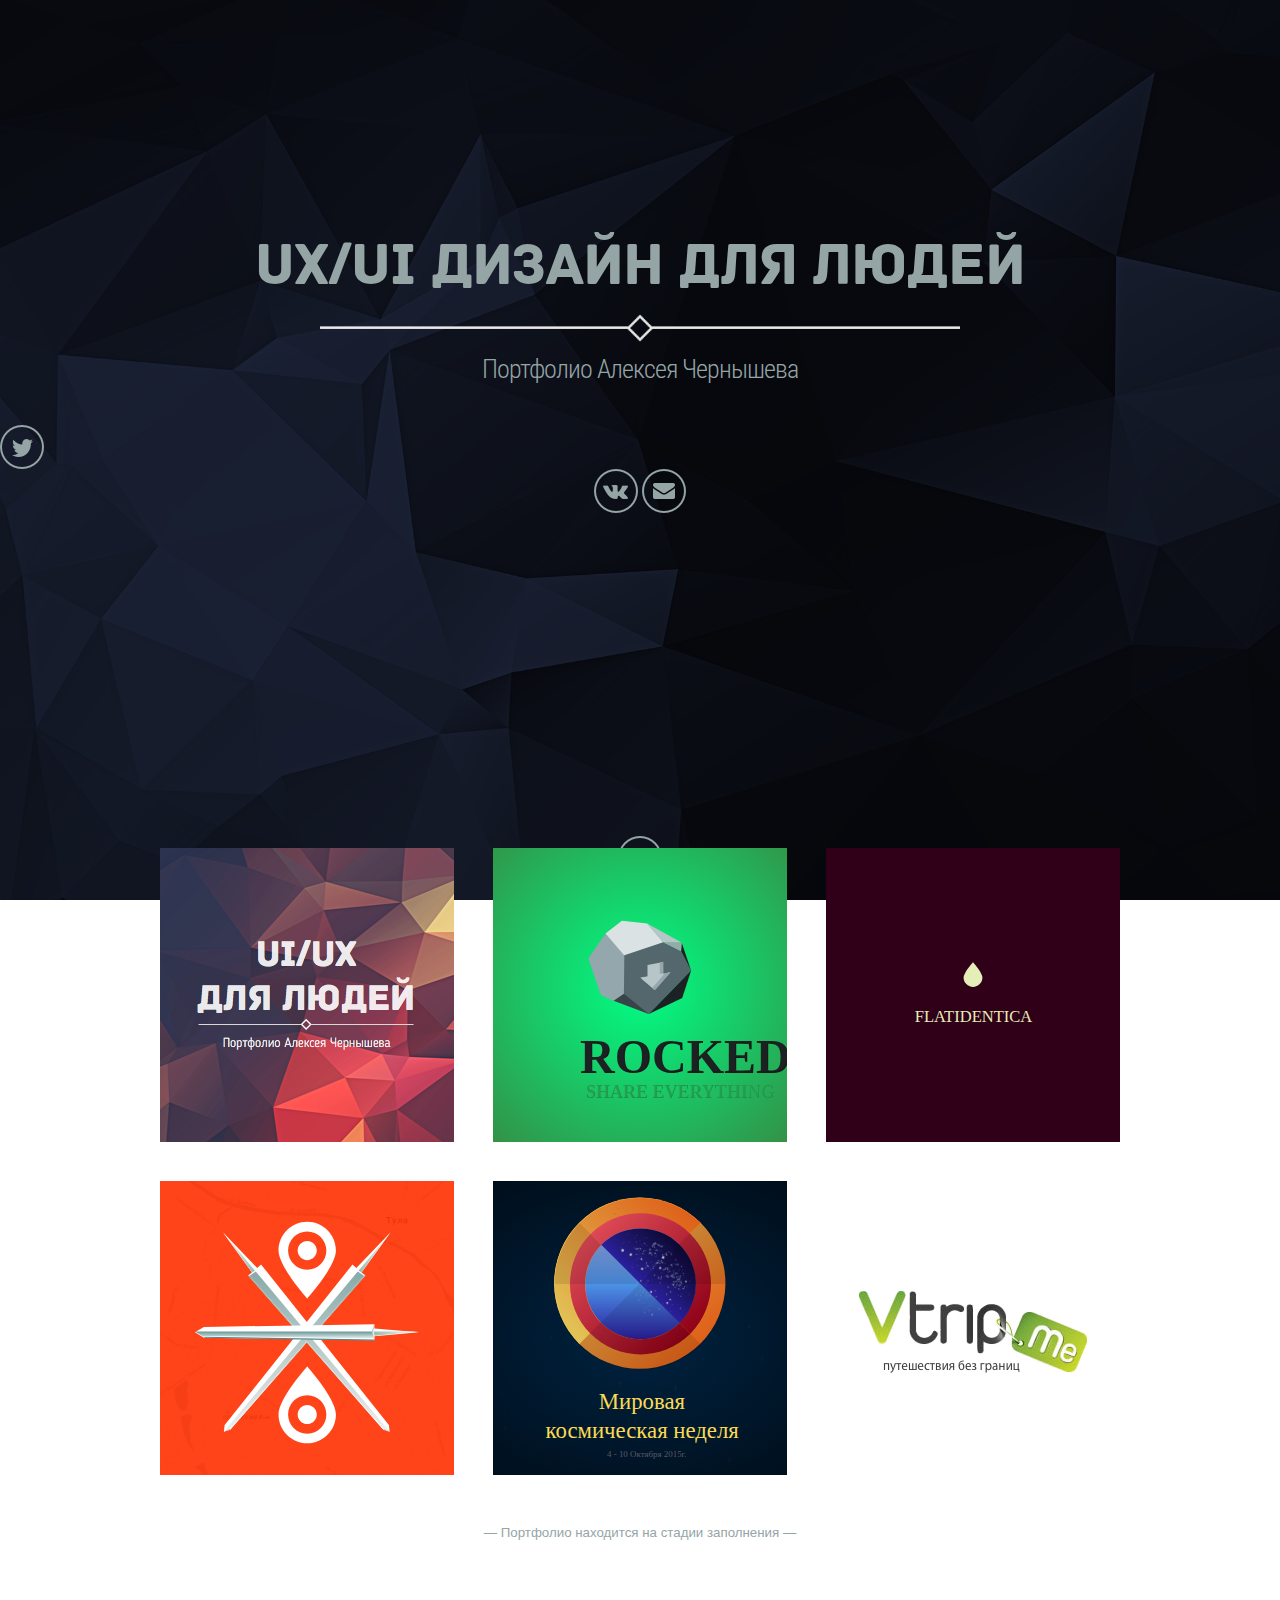
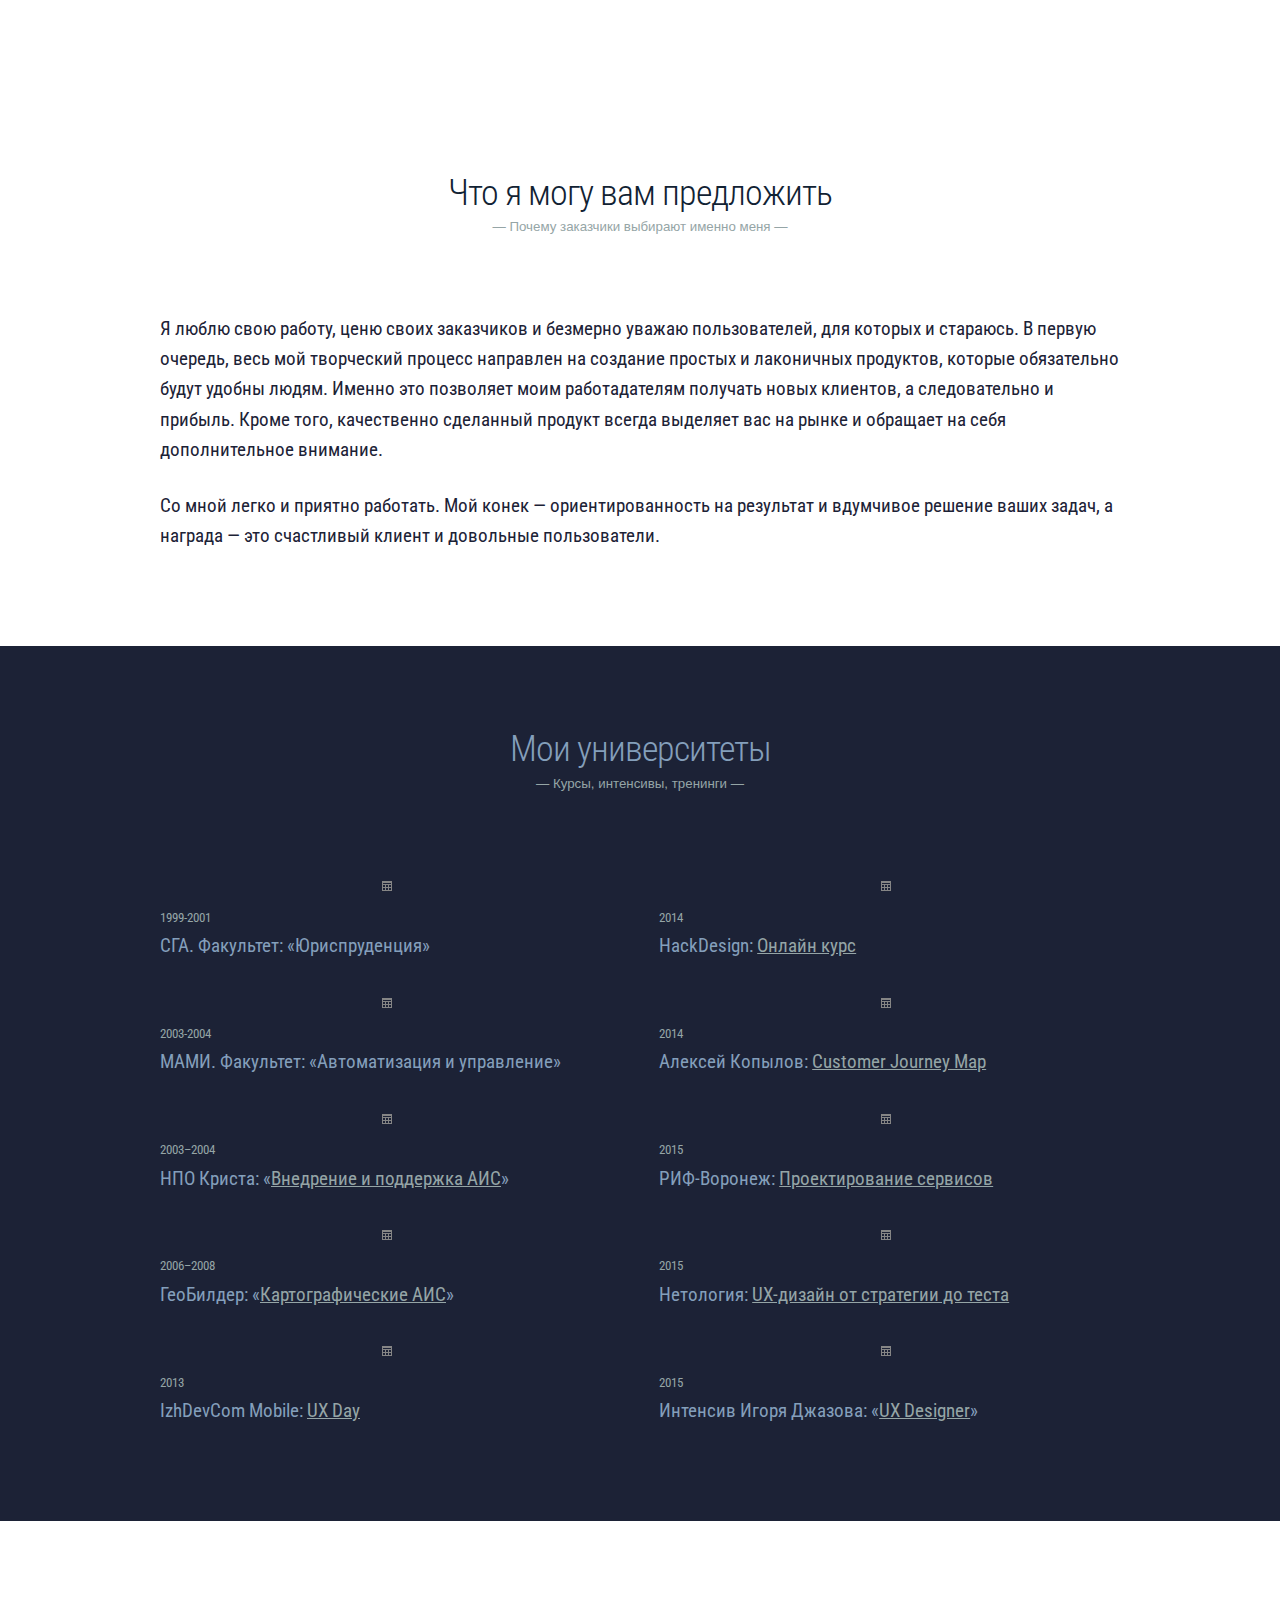
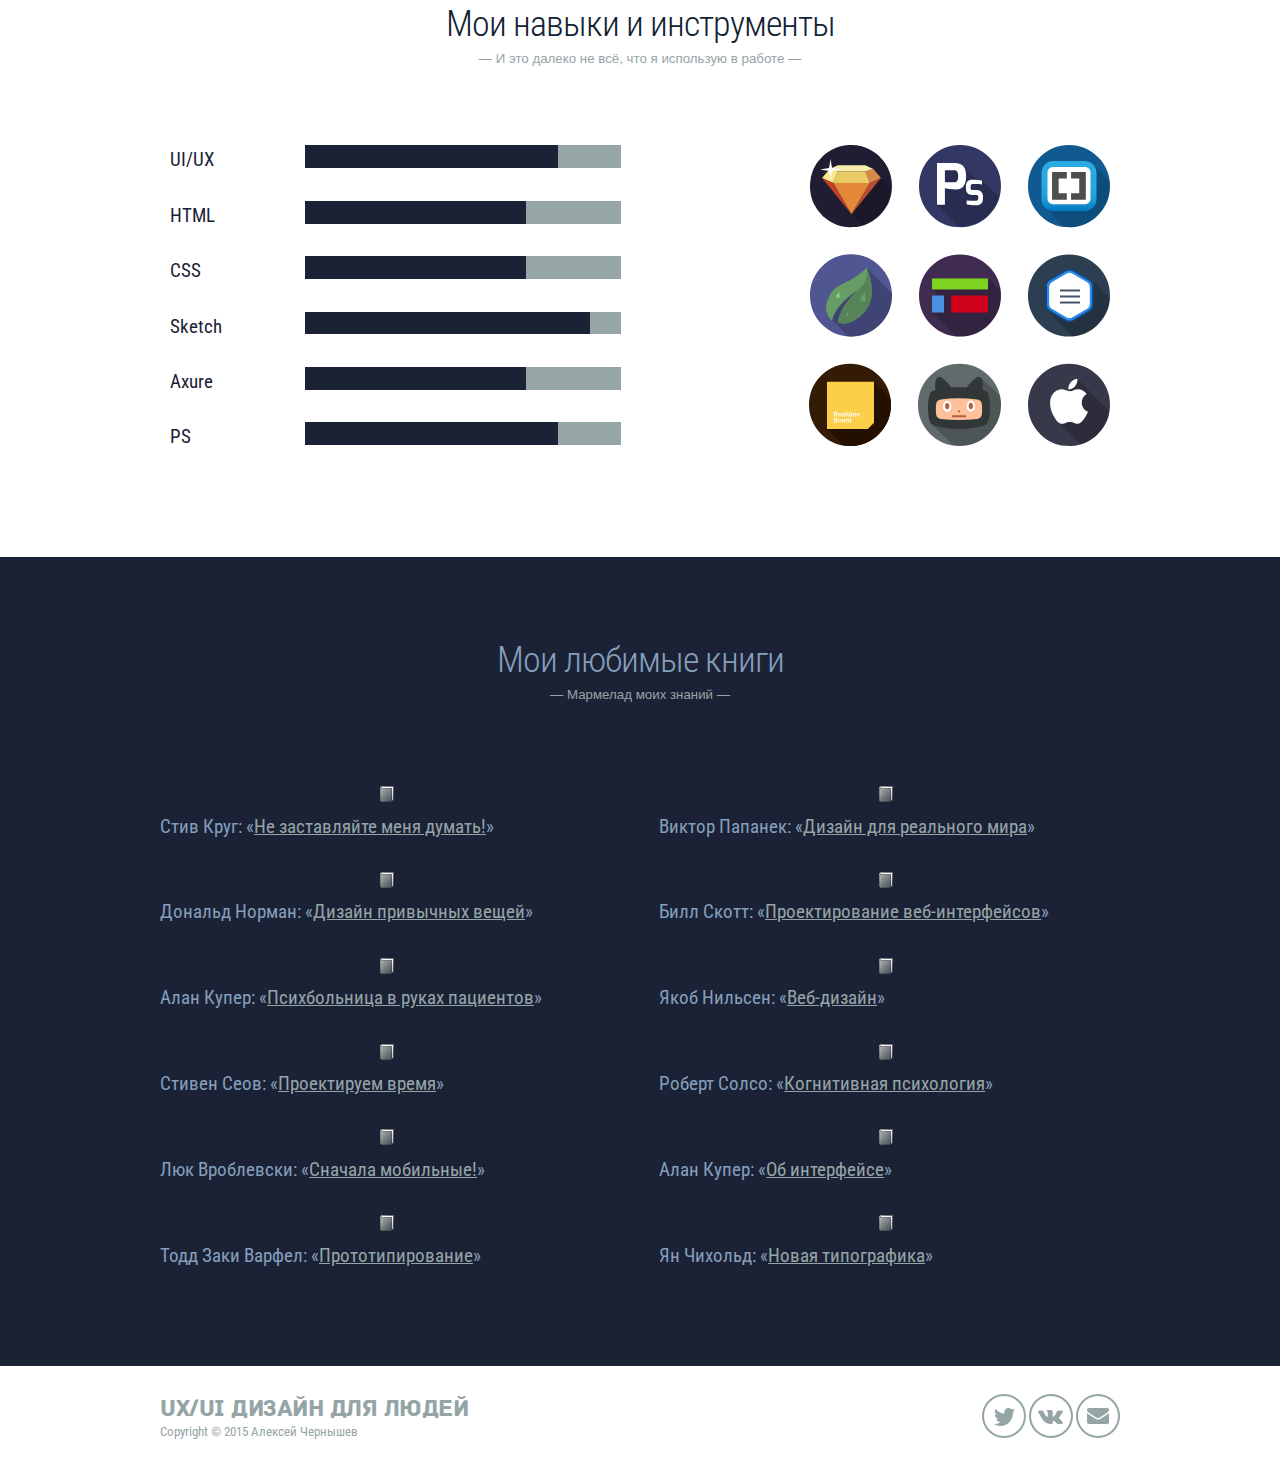
==== commit a2fd8ec2: "Safari bug" ====
--- a/index.html
+++ b/index.html
@@ -24,7 +24,7 @@
 					<h2>Портфолио Алексея Чернышева</h2>
 					<div class="row one-half column widt">
 						<p>
-						 <a href="https://twitter.com/akaEnkle"><img class="soc" src="images/twitter.png" alt="twitter"></a>
+						 <a href="https://twitter.com/akaEnkle"><img class="soc" src="images/twitter.png" alt="twitter" style="display:block;"></a>
 						 <a href="https://vk.com/dreadlocked"><img class="soc" src="images/vk.png" alt="вконтакте"></a>
 						 <a href="mailto:aleksholt@gmail.com"><img class="soc" src="images/mail.png" alt="почта"></a>
 					 </p>
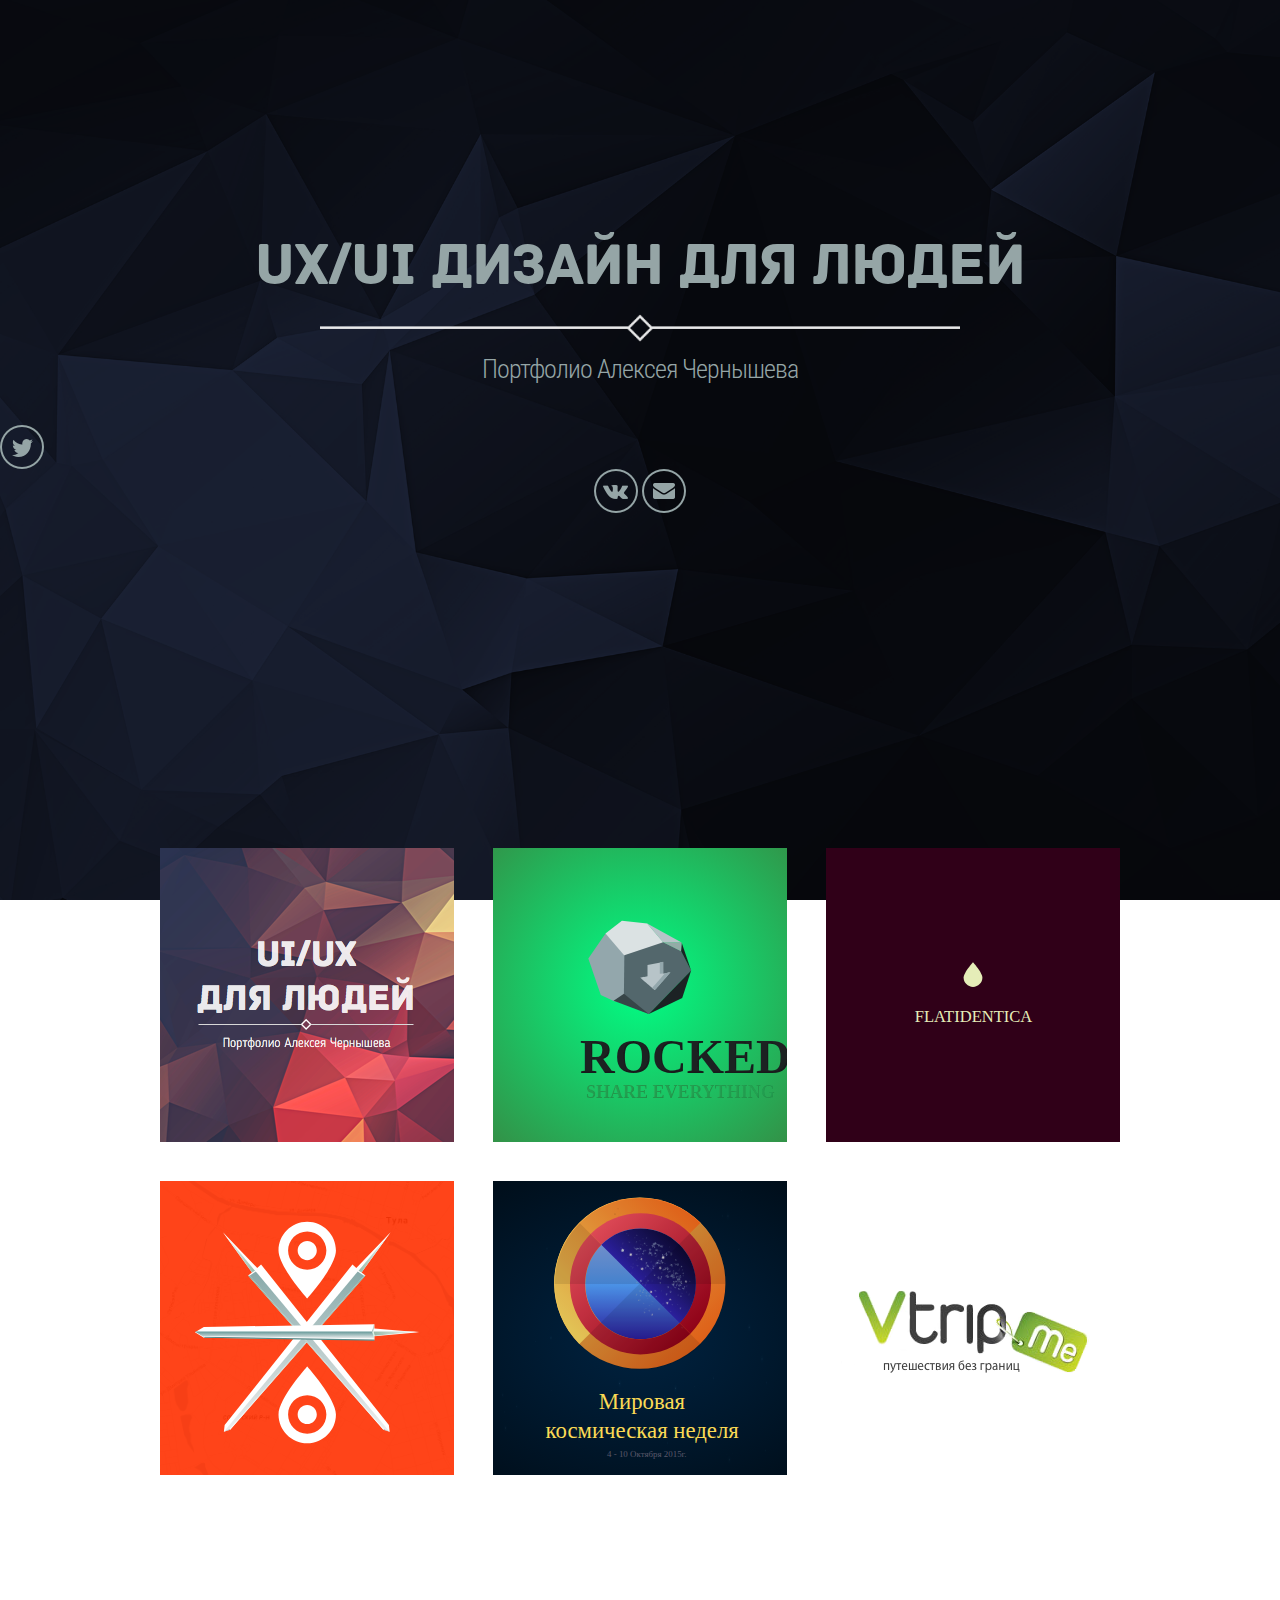
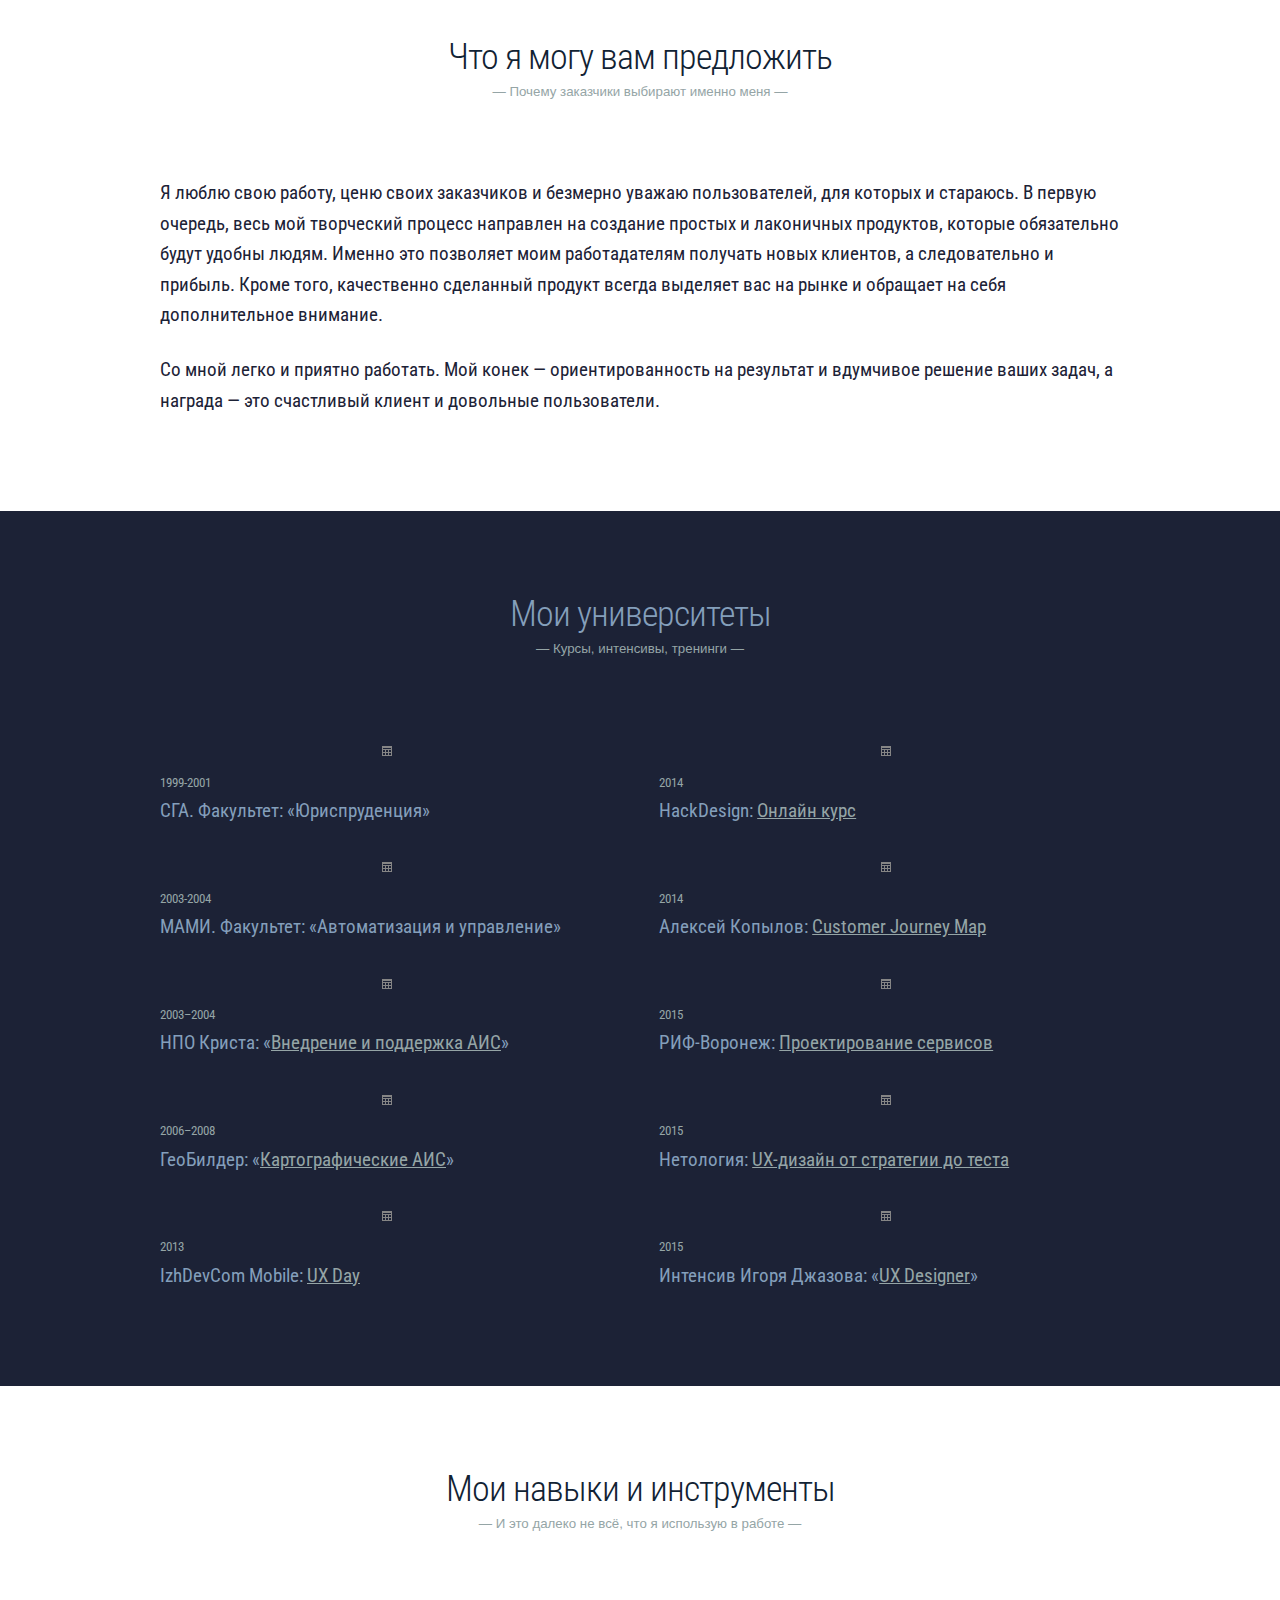
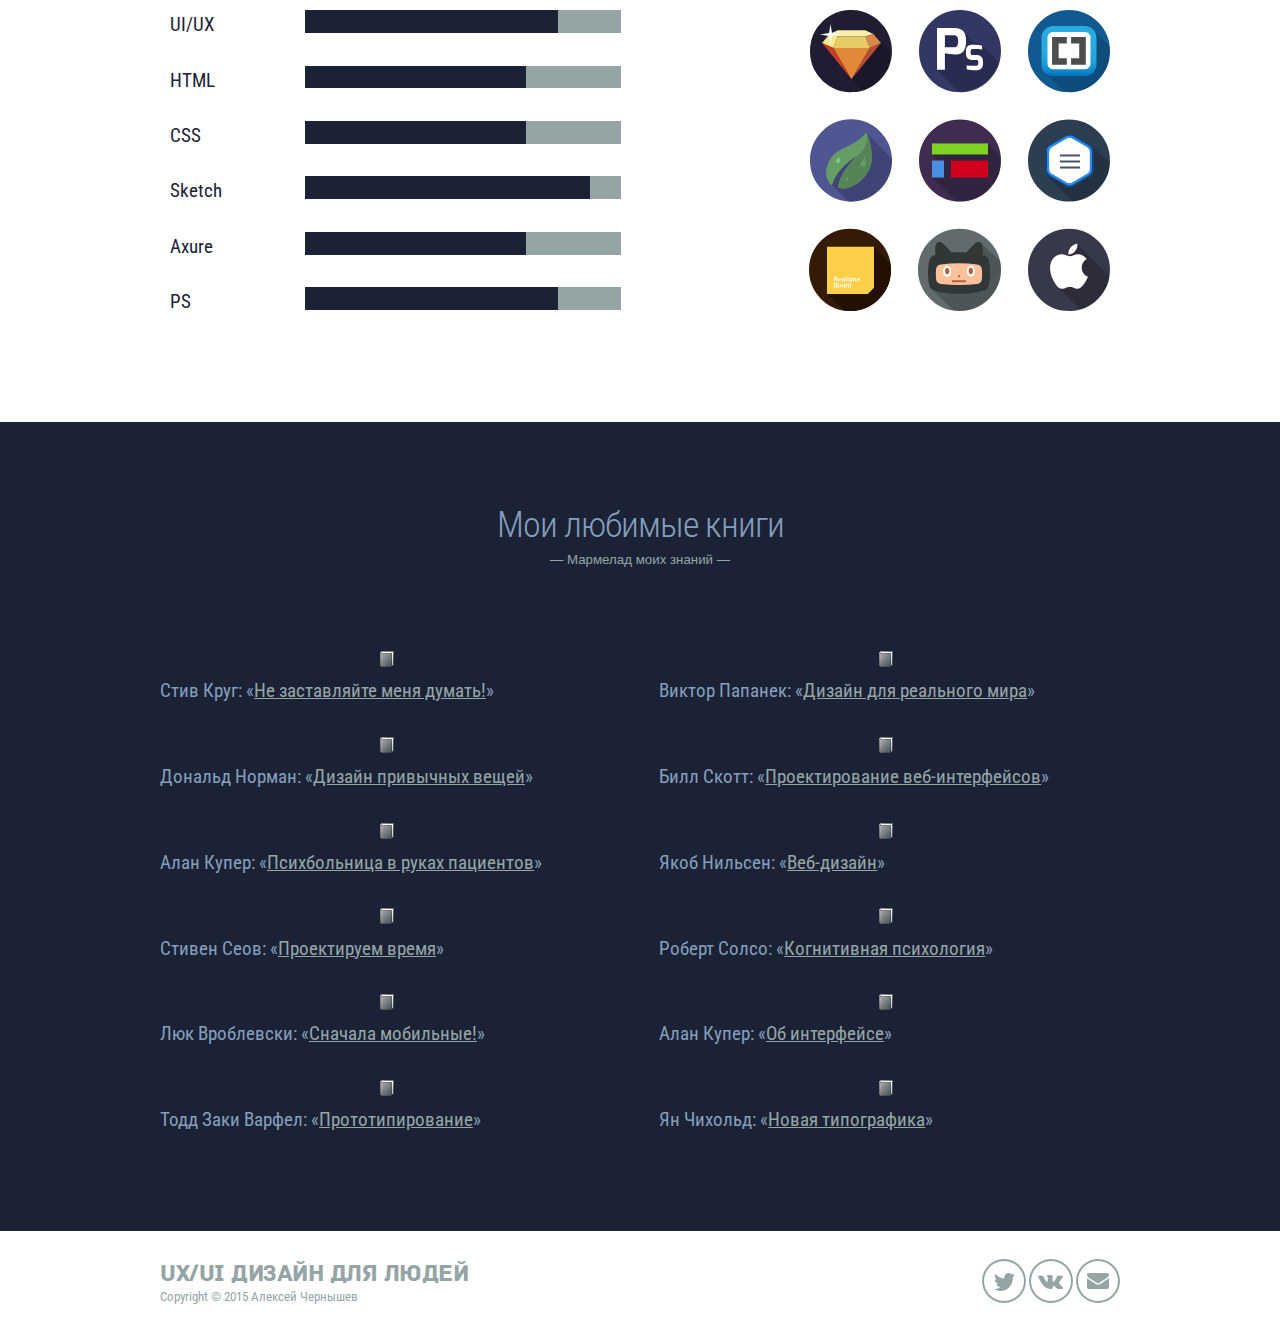
==== commit 9a878942: "-" ====
--- a/index.html
+++ b/index.html
@@ -33,9 +33,7 @@
 					
 				
 			</div>
-			<div id="scrollbottom">
-					<a href=".doit" id="scroller"></a>
-			</div>
+
 		</div>
 	
 	
@@ -75,9 +73,7 @@
 			
 			
 			</div>
-						<div class="divider hist">
-				<blockquote>— Портфолио находится на стадии заполнения —</blockquote>
-			</div>
+
 		</div>		
 	
 	
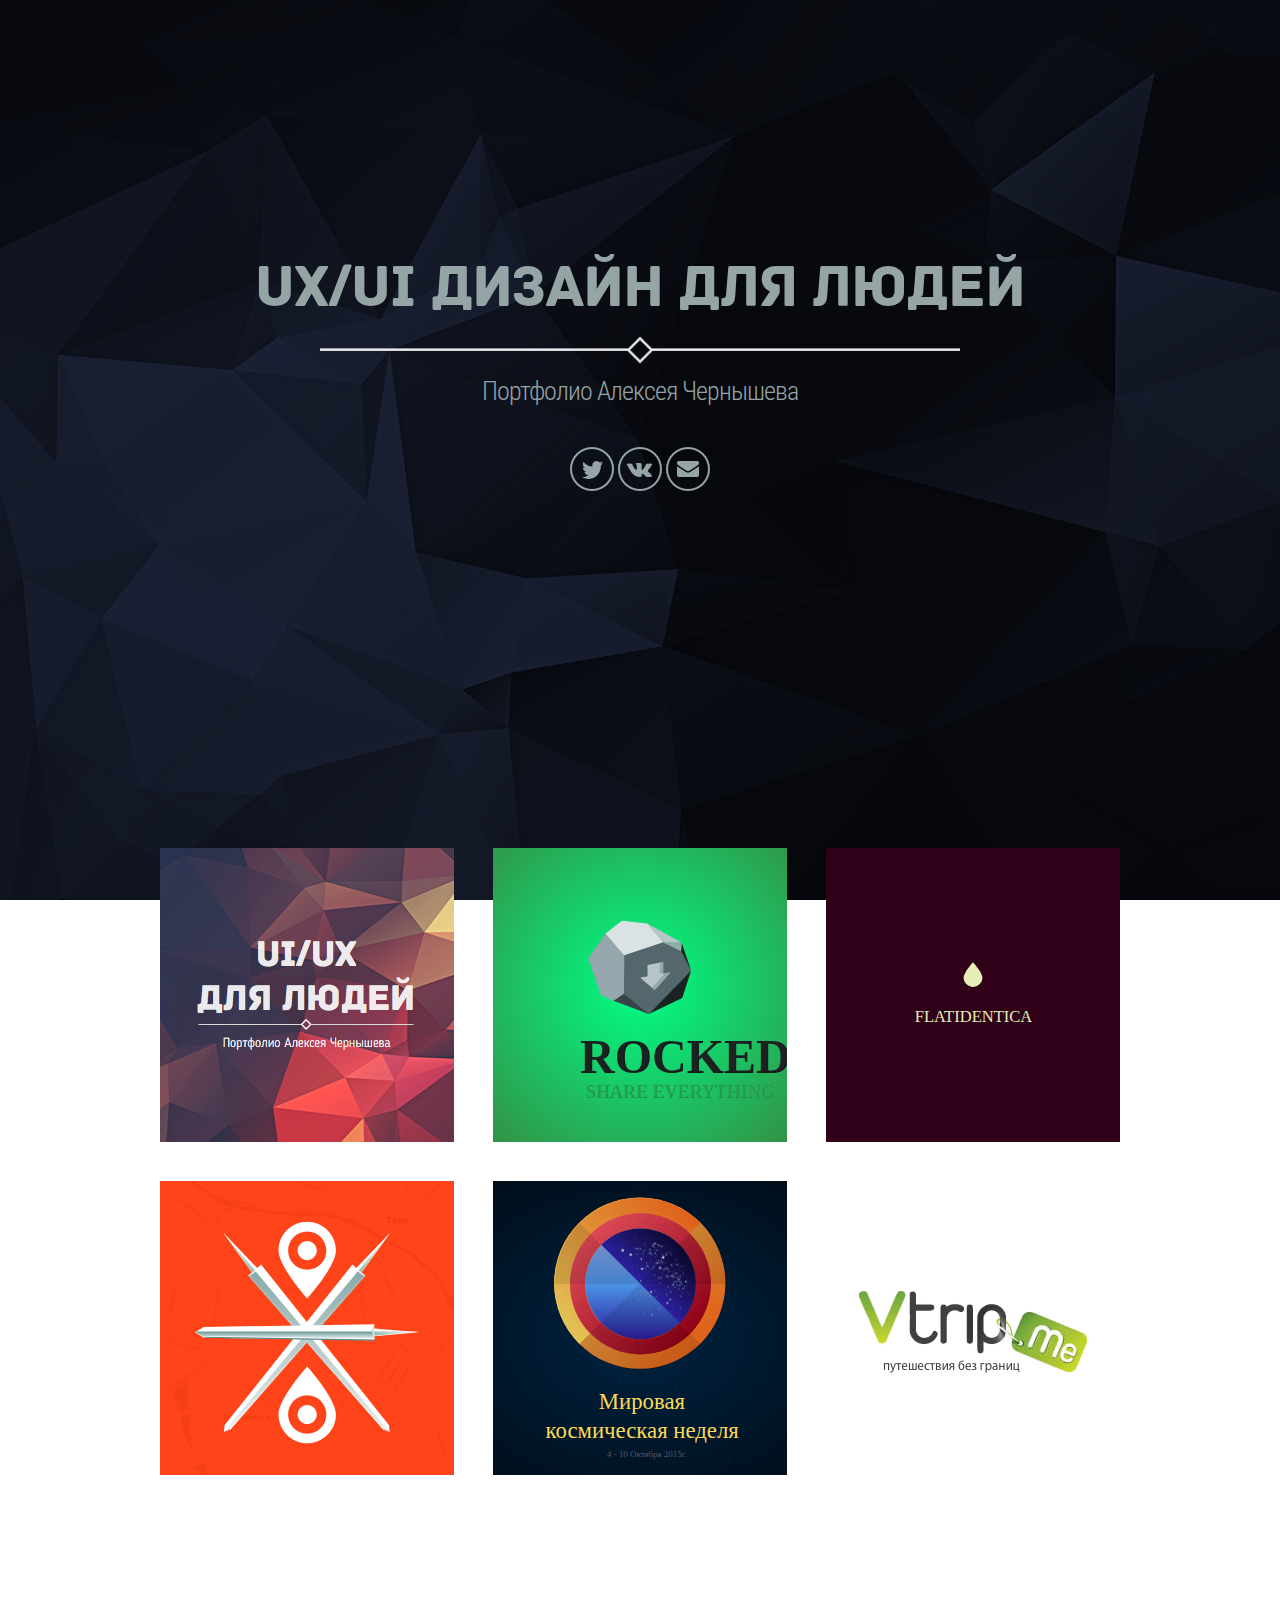
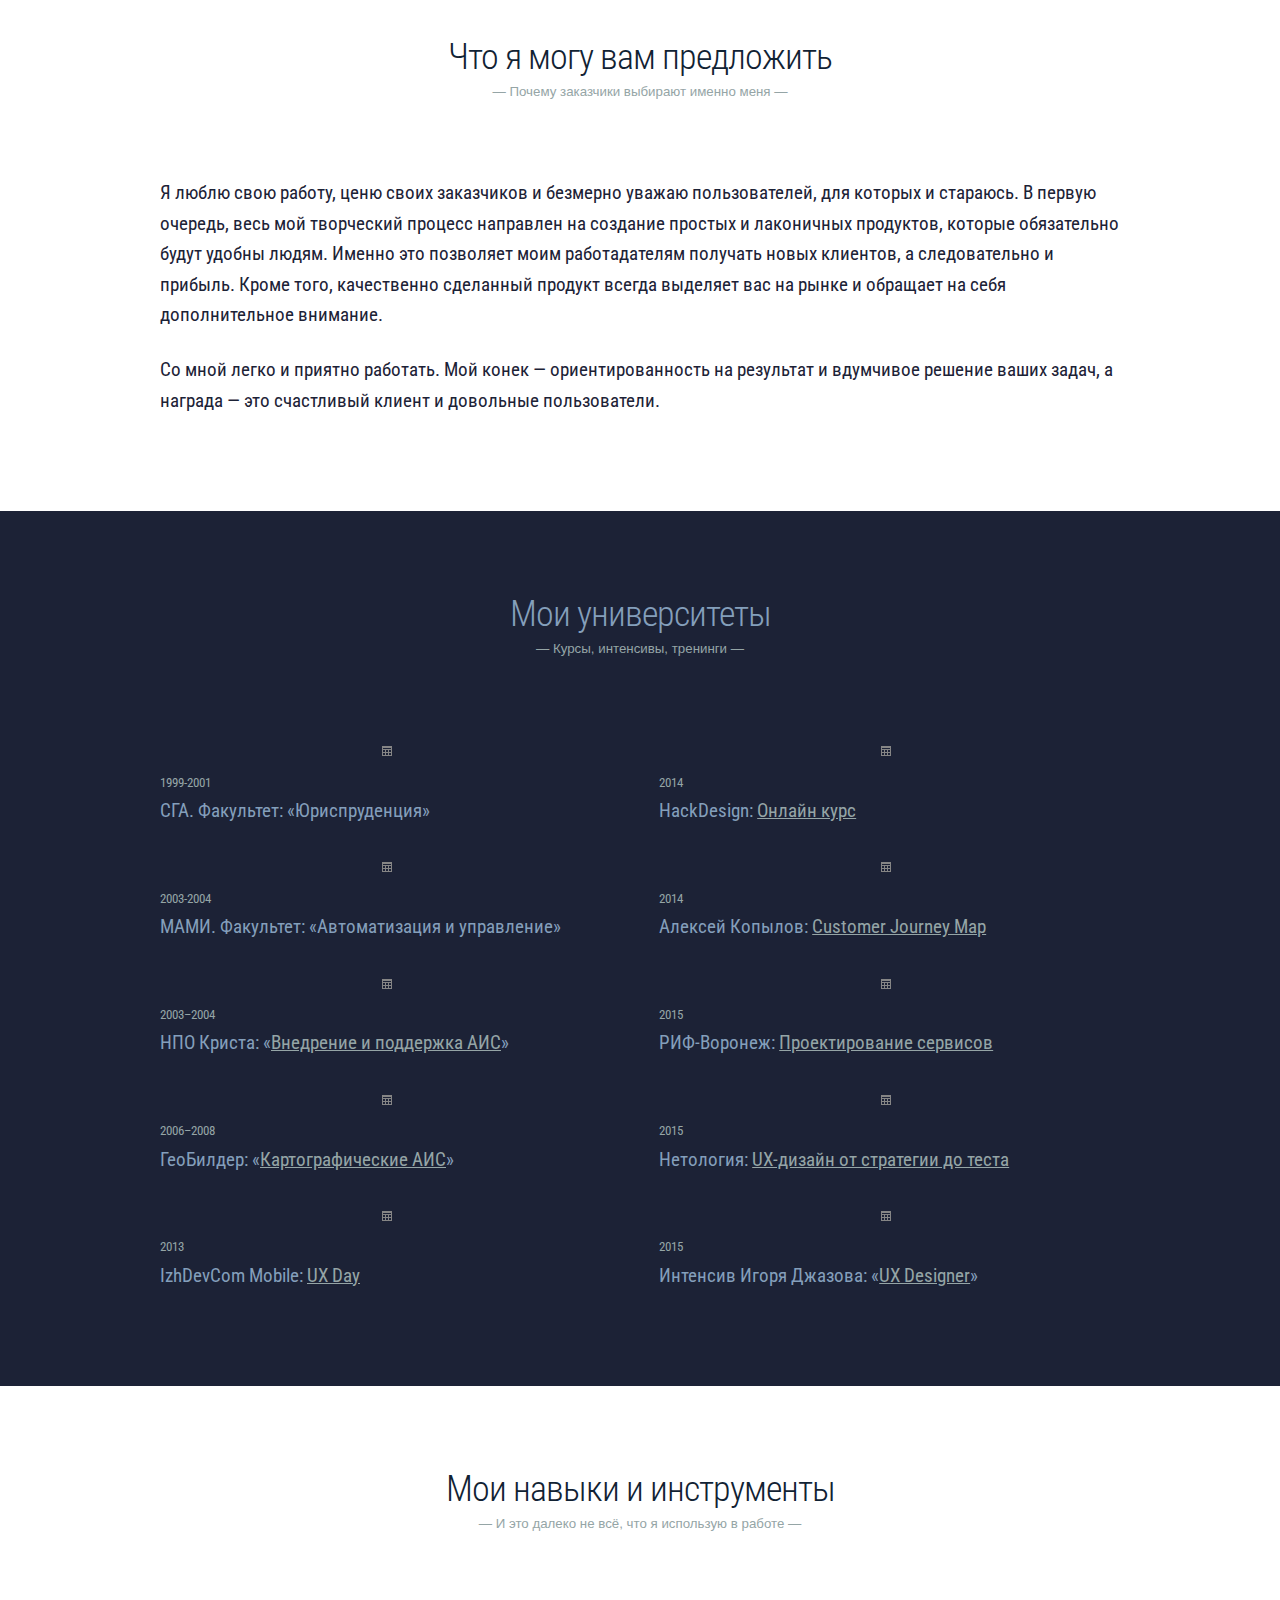
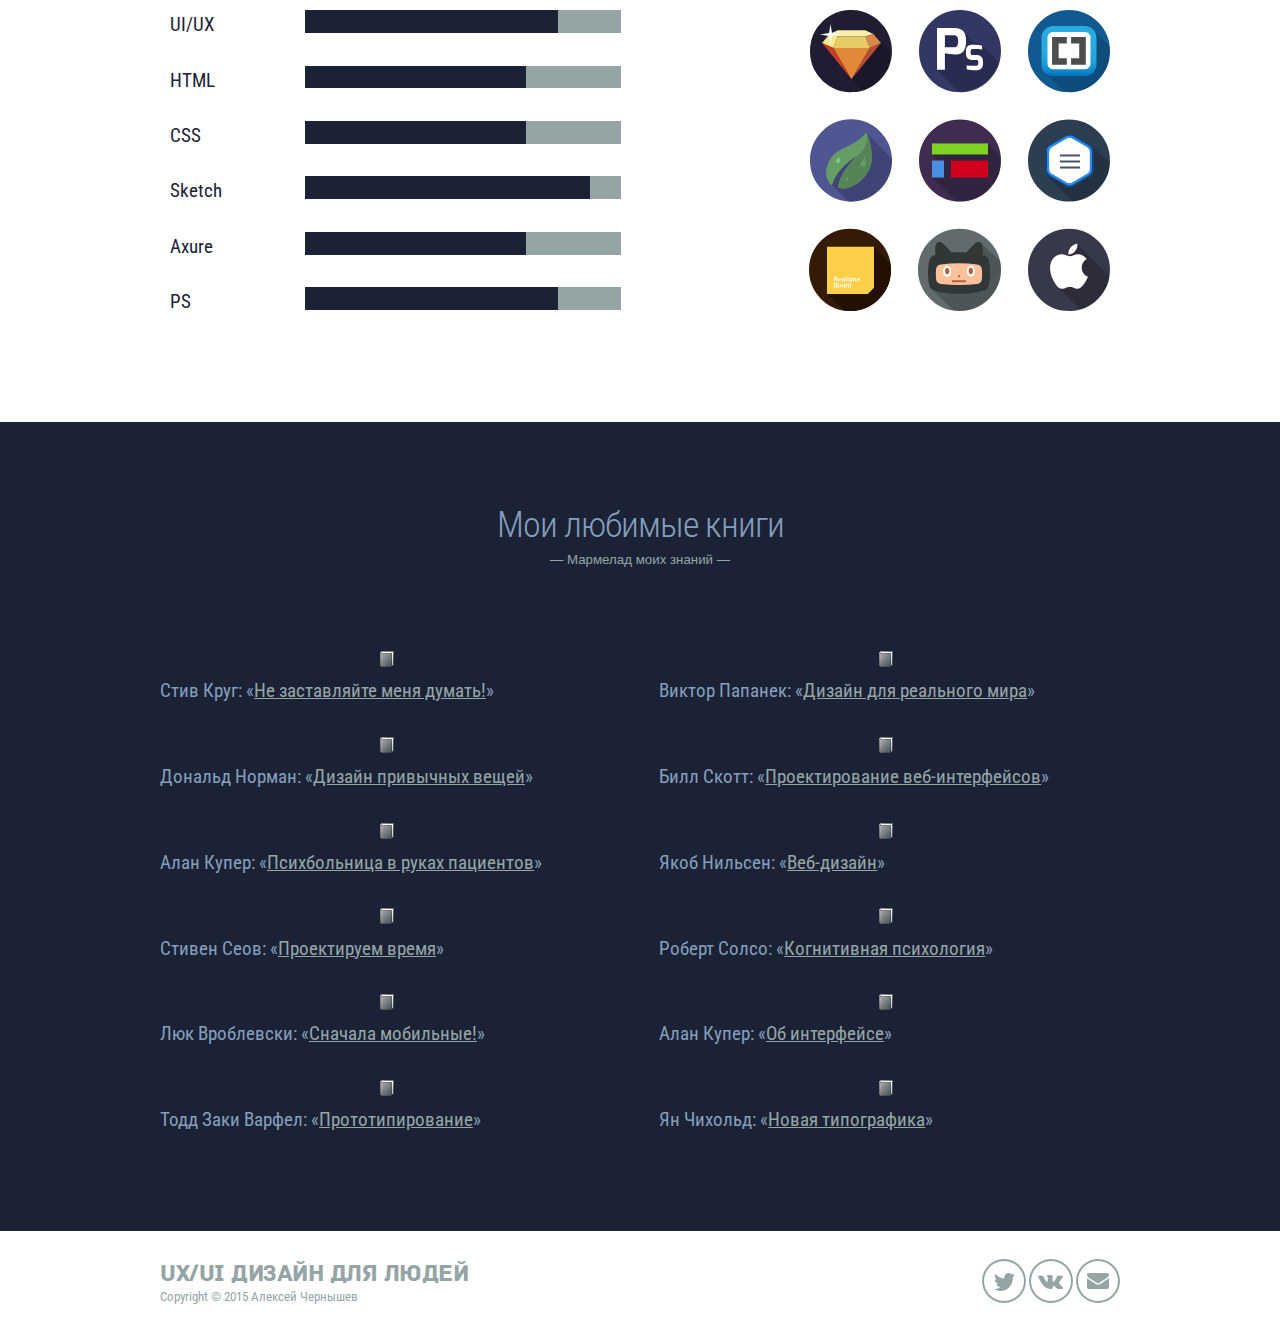
==== commit 9c7c5637: "+" ====
--- a/index.html
+++ b/index.html
@@ -10,7 +10,6 @@
     <link href="css/skeleton.css" rel="stylesheet" type="text/css">
     <link href='https://fonts.googleapis.com/css?family=PT+Serif+Caption|Roboto+Condensed:400,300&subset=latin,cyrillic' rel='stylesheet' type='text/css'>
 		<script src="https://code.jquery.com/jquery-2.1.4.min.js"></script>
-		<script src="js/scroll.js"></script>
 </head>
 <body>
 	
@@ -24,7 +23,7 @@
 					<h2>Портфолио Алексея Чернышева</h2>
 					<div class="row one-half column widt">
 						<p>
-						 <a href="https://twitter.com/akaEnkle"><img class="soc" src="images/twitter.png" alt="twitter" style="display:block;"></a>
+						 <a href="https://twitter.com/akaEnkle"><img class="soc" src="images/twitter.png" alt="twitter"></a>
 						 <a href="https://vk.com/dreadlocked"><img class="soc" src="images/vk.png" alt="вконтакте"></a>
 						 <a href="mailto:aleksholt@gmail.com"><img class="soc" src="images/mail.png" alt="почта"></a>
 					 </p>
